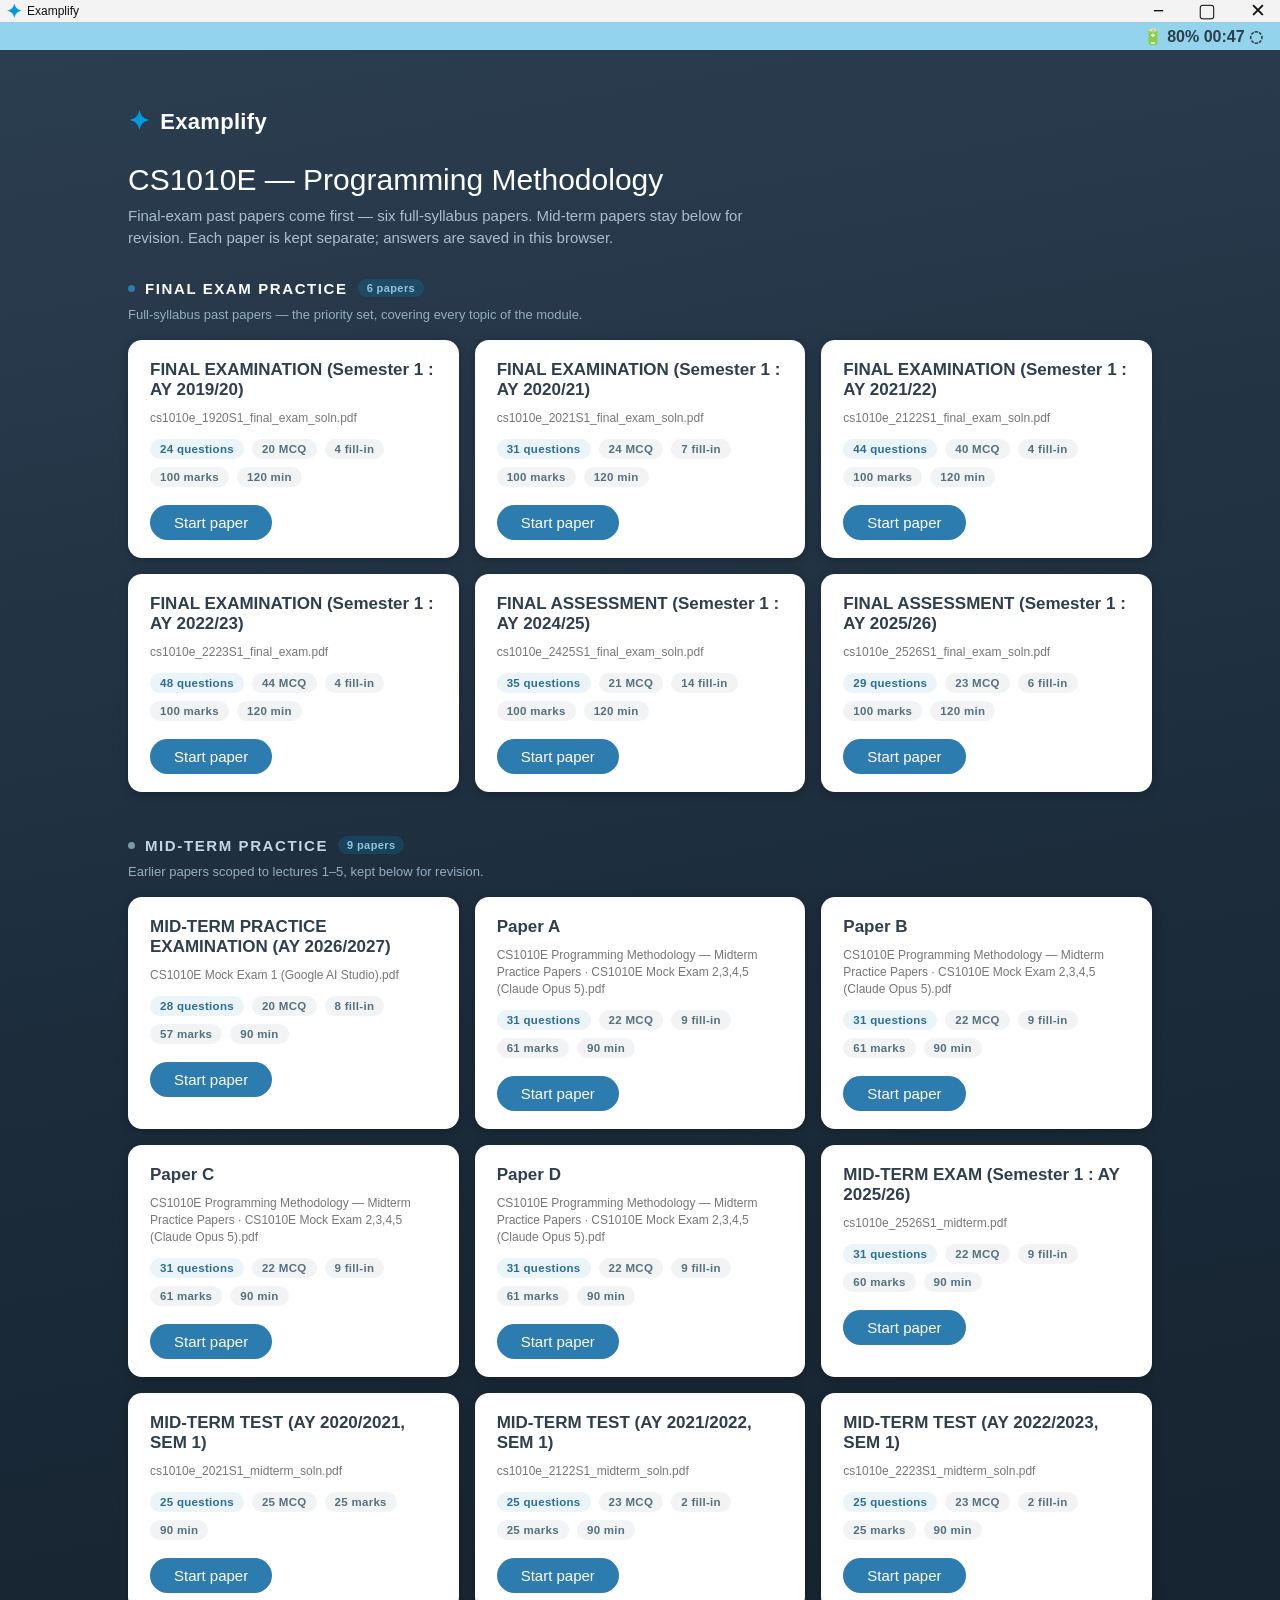
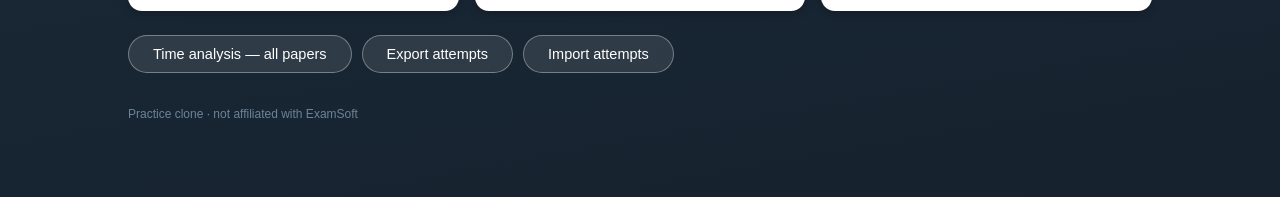
==== examplify_20to23mids-main/index.html @ ea203141 "Add CS1010e finals papers with answers verified against the source PDFs Add the six past final paper" ====
<!DOCTYPE html>
<html lang="en">
<head>
<meta charset="utf-8">
<meta name="viewport" content="width=device-width, initial-scale=1">
<title>Examplify</title>
<link rel="stylesheet" href="styles.css">
</head>
<body>

<!-- ============ Title bar ============ -->
<div class="titlebar">
  <div class="titlebar-left">
    <span class="titlebar-mark">&#10022;</span>
    <span class="titlebar-name">Examplify</span>
  </div>
  <div class="titlebar-buttons">
    <span>&#8722;</span><span>&#9634;</span><span>&#10005;</span>
  </div>
</div>

<!-- ============ System status strip ============ -->
<div class="statusbar">
  <span class="statusbar-icons">&#128267; <b id="battery">80%</b> <span id="clock">12:17</span> &#9676;</span>
</div>

<!-- ============ Exam selection screen ============ -->
<section id="screen-picker" class="picker">
  <div class="picker-inner">
    <div class="picker-logo"><span class="picker-mark">&#10022;</span> Examplify</div>
    <h1>CS1010E &mdash; Programming Methodology</h1>
    <p class="picker-sub">Final-exam past papers come first &mdash; six full-syllabus papers. Mid-term papers stay below for revision. Each paper is kept separate; answers are saved in this browser.</p>
    <div id="exam-list" class="exam-list"></div>
    <div class="picker-tools">
      <button class="picker-tool-btn" id="open-stats" type="button">Time analysis &mdash; all papers</button>
      <button class="picker-tool-btn" id="export-attempts" type="button">Export attempts</button>
      <button class="picker-tool-btn" id="import-attempts" type="button">Import attempts</button>
    </div>
    <p class="picker-note" id="picker-note" hidden></p>
    <input type="file" id="import-file" accept="application/json,.json" hidden>
    <p class="picker-foot">Practice clone &middot; not affiliated with ExamSoft</p>
  </div>
</section>

<!-- ============ Exam runner ============ -->
<section id="screen-exam" class="app" hidden>

  <!-- Header -->
  <header class="app-header">
    <div class="app-brand">
      <span class="app-brand-icon">&#10022;</span>
      <span class="app-brand-text">Examplify</span>
    </div>
    <div class="app-brand-sep"></div>
    <div class="app-title" id="exam-title">&nbsp;</div>
    <div class="app-remaining">
      <span class="app-remaining-label" id="timer-label">TIME REMAINING</span>
      <span class="app-remaining-clock" id="timer">90:00</span>
    </div>
    <div class="app-controls-wrap">
      <div class="app-controls" id="exam-controls">
        <button class="app-controls-btn" id="exam-controls-btn" type="button">
          EXAM CONTROLS <span class="chev">&#65088;</span>
        </button>
        <div class="menu" id="exam-controls-menu" hidden>
          <button type="button" data-action="submit">Submit Exam</button>
          <button type="button" data-action="quit">Exit &amp; Discard</button>
        </div>
      </div>
    </div>
    <button class="app-toolkit" id="toolkit-btn" type="button">
      <span>TOOL KIT</span><span class="toolkit-dots">&#8942;</span>
    </button>
    <div class="menu menu-right" id="toolkit-menu" hidden>
      <button type="button" data-action="calc">Calculator</button>
      <button type="button" data-action="notes">Notes</button>
      <button type="button" data-action="highlights">Highlights</button>
      <button type="button" data-action="legend">Keyboard Shortcuts</button>
    </div>
  </header>

  <!-- Body -->
  <div class="app-body">

    <aside class="rail" id="rail">
      <button class="rail-filter" id="rail-filter" type="button">FILTER &rsaquo;</button>
      <button class="rail-caret" id="rail-up" type="button" title="Scroll up">&#8963;</button>
      <div class="rail-list" id="rail-list"></div>
      <button class="rail-caret" id="rail-down" type="button" title="Scroll down">&#8964;</button>
      <div class="rail-filter-panel" id="rail-filter-panel" hidden>
        <button type="button" data-filter="all">All questions</button>
        <button type="button" data-filter="flagged">Flagged</button>
        <button type="button" data-filter="unanswered">Unanswered</button>
        <button type="button" data-filter="mcq">Multiple choice</button>
        <button type="button" data-filter="fib">Fill in the blank</button>
        <div class="rail-filter-sep"></div>
        <div class="rail-filter-group">Mid-term scope</div>
        <button type="button" data-filter="outofscope">Out of scope</button>
        <button type="button" class="sub" data-filter="scope-total">Totally out of scope</button>
        <button type="button" class="sub" data-filter="scope-crucial">Crucially out of scope</button>
        <button type="button" class="sub" data-filter="scope-slight">Slightly out of scope</button>
        <button type="button" data-filter="inscope">In scope</button>
      </div>
    </aside>

    <main class="main" id="main">
      <div class="q-head" id="q-head">
        <div class="q-head-left">
          <span class="q-label" id="q-label">Question 1</span>
          <button class="q-label-chev" id="q-jump" type="button" title="Jump to question">&#8964;</button>
          <div class="menu" id="q-jump-menu" hidden></div>
        </div>
        <button class="flag-btn" id="flag-btn" type="button">FLAG QUESTION</button>
        <div class="q-stopwatch" id="q-stopwatch" hidden title="Time spent on this question">
          <span class="q-stopwatch-icon" aria-hidden="true">&#9201;</span>
          <span class="q-stopwatch-time" id="q-stopwatch-time">00:00</span>
        </div>
        <div class="q-more-wrap">
          <button class="q-more" id="q-more" type="button">&#8226;&#8226;&#8226;</button>
          <div class="menu menu-right" id="q-more-menu" hidden>
            <button type="button" data-action="strike">Strike through</button>
            <button type="button" data-action="highlight">Highlight</button>
            <button type="button" data-action="clear">Clear highlights</button>
          </div>
        </div>
      </div>

      <div class="q-scroll" id="q-scroll">
        <div class="q-stem" id="q-stem"></div>
        <div class="q-answers" id="q-answers"></div>
      </div>

      <div class="q-toast" id="q-toast" hidden></div>
    </main>

    <!-- ============ Toolkit Panel (Calculator) ============ -->
    <aside class="toolkit-panel" id="toolkit-panel" hidden>
      <div class="toolkit-tabs">
        <button class="toolkit-tab" data-tab="tools" type="button">TOOLS</button>
        <button class="toolkit-tab active" data-tab="calculators" type="button">CALCULATORS</button>
      </div>

      <div class="toolkit-content" id="toolkit-content">
        <!-- Calculator Mode Toggle -->
        <div class="calc-mode-toggle">
          <button class="calc-mode-btn active" id="calc-mode-keyboard" data-mode="keyboard" type="button">Keyboard Friendly</button>
          <button class="calc-mode-btn" id="calc-mode-classic" data-mode="classic" type="button">Classic</button>
        </div>

        <!-- ===== Keyboard Friendly Calculator ===== -->
        <div class="calc-keyboard" id="calc-keyboard">
          <div class="calc-kb-display-wrap">
            <div class="calc-kb-history" id="calc-kb-history"></div>
            <div class="calc-kb-input-box">
              <input class="calc-kb-input" id="calc-kb-input" type="text" autocomplete="off" spellcheck="false" placeholder="">
            </div>
          </div>
          <div class="calc-kb-controls">
            <button class="calc-ctrl-btn" id="calc-kb-undo" type="button" title="Undo">
              <svg width="18" height="18" viewBox="0 0 24 24" fill="none" stroke="currentColor" stroke-width="2" stroke-linecap="round" stroke-linejoin="round"><path d="M9 14 4 9l5-5"/><path d="M4 9h10.5a5.5 5.5 0 0 1 5.5 5.5v0a5.5 5.5 0 0 1-5.5 5.5H11"/></svg>
            </button>
            <button class="calc-ctrl-btn" id="calc-kb-redo" type="button" title="Redo">
              <svg width="18" height="18" viewBox="0 0 24 24" fill="none" stroke="currentColor" stroke-width="2" stroke-linecap="round" stroke-linejoin="round"><path d="m15 14 5-5-5-5"/><path d="M20 9H9.5A5.5 5.5 0 0 0 4 14.5v0A5.5 5.5 0 0 0 9.5 20H13"/></svg>
            </button>
            <span class="calc-ctrl-spacer"></span>
            <button class="calc-ctrl-btn calc-ctrl-text" id="calc-kb-clear" type="button">clear all</button>
            <button class="calc-ctrl-btn" id="calc-kb-backspace" type="button" title="Backspace">
              <svg width="20" height="18" viewBox="0 0 24 24" fill="none" stroke="currentColor" stroke-width="2" stroke-linecap="round" stroke-linejoin="round"><path d="M21 4H8l-7 8 7 8h13a2 2 0 0 0 2-2V6a2 2 0 0 0-2-2z"/><line x1="18" y1="9" x2="12" y2="15"/><line x1="12" y1="9" x2="18" y2="15"/></svg>
            </button>
          </div>
          <div class="calc-kb-grid">
            <button class="calc-btn func" data-val="(">(</button>
            <button class="calc-btn func" data-val=")">)</button>
            <button class="calc-btn func" data-val="√">√</button>
            <button class="calc-btn func" data-val="^"><i>a</i><sup><i>b</i></sup></button>
            <button class="calc-btn op" data-val="÷">÷</button>

            <button class="calc-btn num" data-val="7">7</button>
            <button class="calc-btn num" data-val="8">8</button>
            <button class="calc-btn num" data-val="9">9</button>
            <button class="calc-btn op span2" data-val="×">×</button>

            <button class="calc-btn num" data-val="4">4</button>
            <button class="calc-btn num" data-val="5">5</button>
            <button class="calc-btn num" data-val="6">6</button>
            <button class="calc-btn op span2" data-val="−">−</button>

            <button class="calc-btn num" data-val="1">1</button>
            <button class="calc-btn num" data-val="2">2</button>
            <button class="calc-btn num" data-val="3">3</button>
            <button class="calc-btn op span2" data-val="+">+</button>

            <button class="calc-btn num" data-val="0">0</button>
            <button class="calc-btn num" data-val=".">.</button>
            <button class="calc-btn func" data-val="ans">ans</button>
            <button class="calc-btn enter span2" id="calc-kb-enter" type="button">
              <svg width="20" height="16" viewBox="0 0 24 24" fill="none" stroke="currentColor" stroke-width="2.5" stroke-linecap="round" stroke-linejoin="round"><polyline points="9 10 4 15 9 20"/><path d="M20 4v7a4 4 0 0 1-4 4H4"/></svg>
            </button>
          </div>
        </div>

        <!-- ===== Classic (Scientific) Calculator ===== -->
        <div class="calc-classic" id="calc-classic" hidden>
          <div class="calc-cl-display">
            <div class="calc-cl-top">
              <span class="calc-cl-deg" id="calc-cl-deg">DEG</span>
              <span class="calc-cl-ans-label">Ans=</span>
              <span class="calc-cl-ans-val" id="calc-cl-ans">0</span>
            </div>
            <input class="calc-cl-input" id="calc-cl-input" type="text" autocomplete="off" spellcheck="false" value="0" placeholder="0">
          </div>
          <div class="calc-cl-grid">
            <button class="calc-btn cl-func cl-rad" id="calc-cl-rad" type="button">Radian</button>
            <button class="calc-btn cl-func cl-inv" id="calc-cl-inv" type="button">INV</button>
            <button class="calc-btn cl-func cl-ac" id="calc-cl-ac" type="button">AC</button>

            <button class="calc-btn cl-btn" data-val="sin">sin</button>
            <button class="calc-btn cl-btn" data-val="cos">cos</button>
            <button class="calc-btn cl-btn" data-val="tan">tan</button>
            <button class="calc-btn cl-btn" data-val="π">π</button>
            <button class="calc-btn cl-btn" data-val="n!">n!</button>

            <button class="calc-btn cl-btn" data-val="log">log</button>
            <button class="calc-btn cl-btn" data-val="ln">ln</button>
            <button class="calc-btn cl-btn" data-val="√">√</button>
            <button class="calc-btn cl-btn" data-val="1/x">1/x</button>
            <button class="calc-btn cl-btn" data-val="x^y"><i>x</i><sup><i>y</i></sup></button>

            <button class="calc-btn cl-btn" data-val="7">7</button>
            <button class="calc-btn cl-btn" data-val="8">8</button>
            <button class="calc-btn cl-btn" data-val="9">9</button>
            <button class="calc-btn cl-btn" data-val="(">(</button>
            <button class="calc-btn cl-btn" data-val=")">)</button>

            <button class="calc-btn cl-btn" data-val="4">4</button>
            <button class="calc-btn cl-btn" data-val="5">5</button>
            <button class="calc-btn cl-btn" data-val="6">6</button>
            <button class="calc-btn cl-btn" data-val="×">×</button>
            <button class="calc-btn cl-btn" data-val="÷">÷</button>

            <button class="calc-btn cl-btn" data-val="1">1</button>
            <button class="calc-btn cl-btn" data-val="2">2</button>
            <button class="calc-btn cl-btn" data-val="3">3</button>
            <button class="calc-btn cl-btn" data-val="+">+</button>
            <button class="calc-btn cl-btn" data-val="−">−</button>

            <button class="calc-btn cl-btn" data-val="0">0</button>
            <button class="calc-btn cl-btn" data-val=".">.</button>
            <button class="calc-btn cl-btn" data-val="EE">EE</button>
            <button class="calc-btn cl-btn" id="calc-cl-del" type="button">Del</button>
            <button class="calc-btn cl-btn" id="calc-cl-eq" type="button">=</button>
          </div>
        </div>
      </div>

      <div class="toolkit-close">
        <a href="#" id="toolkit-close-link">Close Toolkit</a>
      </div>
    </aside>
  </div>

  <!-- Footer -->
  <footer class="app-footer">
    <div class="footer-progress">
      <span id="footer-progress">1 OF 2 QUESTIONS</span>
      <span class="footer-version">EXAMPLIFY VERSION 3W.12.0</span>
    </div>
    <div class="footer-nav">
      <button class="btn-outline" id="prev-btn" type="button">Previous</button>
      <button class="btn-solid" id="next-btn" type="button">Next</button>
    </div>
  </footer>
</section>

<!-- ============ Review / results ============ -->
<section id="screen-review" class="review" hidden>
  <header class="review-header">
    <div class="app-brand">
      <span class="app-brand-icon">&#10022;</span>
      <span class="app-brand-text">Examplify</span>
    </div>
    <div class="app-brand-sep"></div>
    <div class="app-title" id="review-title">&nbsp;</div>
    <div class="review-header-actions">
      <button class="btn-outline light" id="review-alltime" type="button">Compare all papers</button>
      <button class="btn-outline light" id="review-continue" type="button">Continue this paper</button>
      <button class="btn-outline light" id="review-retake" type="button">Retake paper</button>
      <button class="btn-outline light" id="review-back" type="button">Back to exams</button>
    </div>
  </header>

  <div class="review-body">
    <div class="review-summary">
      <div class="score-ring" id="score-ring">
        <span class="score-pct" id="score-pct">&mdash;</span>
        <span class="score-cap">score</span>
      </div>
      <div class="review-stats" id="review-stats"></div>
    </div>
    <div class="time-panel" id="review-time"></div>
    <div class="review-breakdown" id="review-breakdown"></div>
  </div>
</section>

<!-- ============ Cross-paper time analysis ============ -->
<section id="screen-stats" class="review stats" hidden>
  <header class="review-header">
    <div class="app-brand">
      <span class="app-brand-icon">&#10022;</span>
      <span class="app-brand-text">Examplify</span>
    </div>
    <div class="app-brand-sep"></div>
    <div class="app-title" id="stats-title">Time analysis</div>
    <div class="review-header-actions">
      <button class="btn-outline light" id="stats-back" type="button">Back to exams</button>
    </div>
  </header>
  <div class="review-body">
    <div id="stats-root"></div>
  </div>
</section>

<!-- ============ Modal ============ -->
<div class="modal-backdrop" id="modal" hidden>
  <div class="modal">
    <h2 id="modal-title">Submit exam?</h2>
    <div class="modal-body" id="modal-body"></div>
    <div class="modal-actions" id="modal-actions"></div>
  </div>
</div>

<script src="data/registry.js"></script>
<script src="data/exam-final-1920.js"></script>
<script src="data/exam-final-2021.js"></script>
<script src="data/exam-final-2122.js"></script>
<script src="data/exam-final-2223.js"></script>
<script src="data/exam-final-2425.js"></script>
<script src="data/exam-final-2526.js"></script>
<script src="data/exam-mock1.js"></script>
<script src="data/exam-paper-a.js"></script>
<script src="data/exam-paper-b.js"></script>
<script src="data/exam-paper-c.js"></script>
<script src="data/exam-paper-d.js"></script>
<script src="data/exam-midterm.js"></script>
<script src="data/exam-2021.js"></script>
<script src="data/exam-2122.js"></script>
<script src="data/exam-2223.js"></script>
<script src="app.js"></script>
</body>
</html>
---- examplify_20to23mids-main/styles.css ----
/* ===========================================================
   Examplify clone — styling derived from the interface CSS
   =========================================================== */

:root {
  --bar-grey: #F3F3F3;
  --strip-blue: #93D4EC;
  --strip-text: #2D3E4D;
  --header: #2B3E50;
  --header-dark: #0C253B;
  --rail-bg: #F0F3F5;
  --rail-text: #2D4153;
  --accent: #2C7CAF;
  --accent-line: #2C7EAF;
  --accent-soft: #2A7DB1;
  --accent-text: #2879AB;
  --footer: #D9EDF9;
  --footer-text: #303F4E;
  --footer-muted: #557387;
  --option-bg: #F0F3F5;
  --option-border: #A6A6A6;
  --ink: #303030;
  --ink-strong: #303F4E;
  --ink-muted: #777777;
  --ok: #2E7D4F;
  --ok-bg: #E7F5EC;
  --bad: #B03A2E;
  --bad-bg: #FBEAE8;
  --flag: #C9862B;
}

* { box-sizing: border-box; }

html, body {
  margin: 0;
  padding: 0;
  height: 100%;
  background: #FFFFFF;
  color: var(--ink);
  font-family: Roboto, "Segoe UI", Arial, Helvetica, sans-serif;
  -webkit-font-smoothing: antialiased;
}

button { font-family: inherit; cursor: pointer; }
[hidden] { display: none !important; }

/* ---------------- title bar ---------------- */
.titlebar {
  height: 22px;
  background: var(--bar-grey);
  display: flex;
  align-items: center;
  justify-content: space-between;
  padding: 0 14px 0 2px;
}
.titlebar-left { display: flex; align-items: center; gap: 5px; padding-left: 4px; }
.titlebar-mark { color: #059ADE; font-size: 19px; font-weight: 700; line-height: 19px; }
.titlebar-name { font-size: 12px; color: #111111; }
.titlebar-buttons { display: flex; align-items: center; gap: 34px; font-size: 19px; color: #111111; line-height: 22px; }

/* ---------------- status strip ---------------- */
.statusbar {
  height: 28px;
  background: var(--strip-blue);
  display: flex;
  justify-content: flex-end;
  align-items: center;
  padding: 0 17px 0 0;
}
.statusbar-icons { color: var(--strip-text); font-weight: 700; font-size: 16px; }

/* ===========================================================
   Picker
   =========================================================== */
.picker {
  min-height: calc(100vh - 50px);
  background: linear-gradient(170deg, #2B3E50 0%, #1B2B3A 55%, #16222E 100%);
  overflow-y: auto;
}
.picker-inner { max-width: 1080px; margin: 0 auto; padding: 56px 28px 64px; }
.picker-logo { display: flex; align-items: center; gap: 10px; color: #FFFFFF; font-size: 22px; font-weight: 700; letter-spacing: .3px; }
.picker-mark { color: #059ADE; font-size: 26px; }
.picker h1 { color: #FFFFFF; font-size: 30px; font-weight: 500; margin: 26px 0 8px; }
.picker-sub { color: #A9BFD0; font-size: 15px; margin: 0 0 30px; max-width: 640px; line-height: 22px; }
.picker-foot { color: #6C8497; font-size: 12px; margin-top: 34px; }

.exam-list { display: block; }
.exam-grid { display: grid; grid-template-columns: repeat(auto-fill, minmax(300px, 1fr)); gap: 16px; }
.exam-group + .exam-group { margin-top: 44px; }
.exam-group-head { margin: 0 0 16px; }
.exam-group-title {
  display: flex; align-items: center; gap: 10px; margin: 0;
  color: #FFFFFF; font-size: 15px; font-weight: 700; letter-spacing: 1.6px; text-transform: uppercase;
}
.exam-group-title::before {
  content: ''; width: 7px; height: 7px; border-radius: 50%; background: var(--accent);
}
.exam-group.midterm .exam-group-title { color: #C4D5E2; }
.exam-group.midterm .exam-group-title::before { background: #7E97A9; }
.exam-group-count {
  font-size: 11px; font-weight: 600; letter-spacing: .4px; text-transform: none;
  color: #8FC4E2; background: rgba(5, 154, 222, .18); padding: 3px 9px; border-radius: 30px;
}
.exam-group-note { margin: 8px 0 0; color: #94AEC2; font-size: 13px; line-height: 19px; max-width: 720px; }
.exam-card {
  text-align: left;
  background: #FFFFFF;
  border: none;
  border-radius: 14px;
  padding: 20px 22px 18px;
  display: flex;
  flex-direction: column;
  gap: 10px;
  transition: transform .12s ease, box-shadow .12s ease;
  box-shadow: 0 2px 10px rgba(0,0,0,.25);
}
.exam-card:hover { transform: translateY(-2px); box-shadow: 0 8px 22px rgba(0,0,0,.35); }
.exam-card h2 { margin: 0; font-size: 17px; font-weight: 600; color: var(--ink-strong); }
.exam-card .exam-card-source { font-size: 12px; color: var(--ink-muted); line-height: 17px; }
.exam-card .exam-card-meta { display: flex; gap: 8px; flex-wrap: wrap; margin-top: 2px; }
.chip {
  font-size: 11.5px; font-weight: 600; letter-spacing: .3px;
  padding: 4px 10px; border-radius: 30px; background: #EAF4F9; color: #2A6E96;
}
.chip.alt { background: #F1F3F4; color: #55707F; }
.exam-card .exam-card-cta {
  margin-top: 8px; align-self: flex-start;
  background: var(--accent); color: #fff; border: none;
  border-radius: 30px; padding: 9px 24px; font-size: 15px; font-weight: 500;
}
.exam-card .exam-card-resume { font-size: 12px; color: #2E7D4F; font-weight: 600; }

/* ===========================================================
   Exam shell
   =========================================================== */
.app { display: flex; flex-direction: column; height: calc(100vh - 50px); background: #FFFFFF; }

.app-header {
  position: relative;
  height: 68px;
  background: var(--header);
  display: flex;
  align-items: center;
  flex: none;
}
.app-brand { display: flex; align-items: center; gap: 8px; padding-left: 26px; }
.app-brand-icon { color: #0393F8; font-size: 26px; line-height: 1; }
.app-brand-text { color: #FFFFFF; font-size: 25px; font-weight: 500; letter-spacing: .2px; }
.app-brand-sep { width: 1px; height: 33px; background: #4A5C6E; margin: 0 16px 0 18px; }
.app-title {
  color: #FFFFFF; font-size: 16px; flex: 1 1 auto; min-width: 0;
  overflow: hidden; text-overflow: ellipsis; white-space: nowrap;
}
.app-remaining { display: flex; align-items: center; gap: 12px; padding: 0 39px 0 20px; flex: none; }
.app-remaining-label { color: #FFFFFF; font-size: 15px; }
.app-remaining-clock { color: #FFFFFF; font-size: 16px; font-variant-numeric: tabular-nums; }
.app-remaining-clock.low { color: #FFC7C7; }
.app-remaining-clock.over { color: #FFC46B; }
.app-controls-wrap { position: relative; flex: none; }
.app-controls-btn {
  background: none; border: none; color: #FFFFFF; font-size: 16px;
  display: flex; align-items: center; gap: 8px; padding: 10px 8px;
}
.app-controls-btn .chev { font-size: 12px; }
.app-toolkit {
  flex: none; width: 154px; height: 66px; margin-left: 24px;
  background: var(--header-dark); border: none; color: #FFFFFF; font-size: 18px;
  display: flex; align-items: center; justify-content: center; gap: 12px;
}
.app-toolkit .toolkit-dots { font-weight: 700; }

/* dropdown menus */
.menu {
  position: absolute; top: 100%; left: 0; z-index: 40;
  background: #FFFFFF; border: 1px solid #C8D3DA; border-radius: 10px;
  box-shadow: 0 10px 28px rgba(16,32,48,.28);
  min-width: 200px; padding: 6px; display: flex; flex-direction: column;
}
.menu.menu-right { left: auto; right: 0; }
.menu button {
  background: none; border: none; text-align: left; font-size: 14px;
  padding: 9px 12px; border-radius: 7px; color: var(--ink-strong);
}
.menu button:hover { background: #EDF4F8; }
.menu .menu-head { font-size: 11px; letter-spacing: .6px; color: #8496A3; padding: 8px 12px 4px; font-weight: 700; }
#toolkit-menu { top: 68px; right: 0; }
.menu.menu-right.floating { position: absolute; }

/* ---------------- body ---------------- */
.app-body { flex: 1 1 auto; display: flex; min-height: 0; }

/* rail */
.rail {
  position: relative;
  width: 85px; flex: none;
  background: var(--rail-bg);
  display: flex; flex-direction: column; align-items: center;
  gap: 4px; padding-bottom: 10px;
}
.rail-filter {
  background: none; border: none; color: var(--rail-text); font-weight: 300;
  font-size: 16px; padding: 18px 0 0; display: flex; align-items: center; gap: 5px;
  width: 100%; justify-content: center;
}
.rail-caret {
  background: none; border: none; color: var(--rail-text); font-size: 26px;
  line-height: 1; padding: 4px 0; width: 100%;
}
.rail-caret:disabled { opacity: .3; cursor: default; }
.rail-list {
  flex: 1 1 auto; width: 100%; overflow-y: auto; display: flex;
  flex-direction: column; align-items: center; gap: 16px; padding: 6px 0;
  scrollbar-width: none;
}
.rail-list::-webkit-scrollbar { width: 0; height: 0; }

.rail-dot {
  width: 55px; height: 55px; flex: none; border-radius: 50%;
  border: 3px solid transparent; background: transparent;
  font-size: 15px; font-weight: 300; color: var(--rail-text);
  display: flex; align-items: center; justify-content: center;
}
.rail-dot:hover { border-color: #B9CEDA; }
.rail-dot.current { border-color: var(--accent-line); font-weight: 400; }
.rail-dot.answered { background: var(--accent); color: #FFFFFF; font-weight: 500; }
.rail-dot.answered:hover { border-color: #123A57; }
.rail-dot.current.answered { background: var(--accent); border-color: #123A57; }
.rail-dot { position: relative; }
.rail-dot.flagged::after {
  content: ""; position: absolute; top: 3px; right: 1px;
  width: 12px; height: 12px; border-radius: 50%; background: var(--flag);
  border: 2px solid var(--rail-bg);
}

.rail-filter-panel {
  position: absolute; left: 86px; top: 0; z-index: 30;
  background: #fff; border: 1px solid #C8D3DA; border-radius: 10px;
  box-shadow: 0 10px 28px rgba(16,32,48,.28); padding: 6px; min-width: 180px;
  display: flex; flex-direction: column;
}
.rail-filter-panel button {
  background: none; border: none; text-align: left; font-size: 14px;
  padding: 9px 12px; border-radius: 7px; color: var(--ink-strong);
}
.rail-filter-panel button:hover { background: #EDF4F8; }
.rail-filter-panel button.active { background: #E2F0F8; font-weight: 600; }
.rail-filter-sep { height: 1px; background: #DCE4EA; margin: 6px 8px; }
.rail-filter-group {
  font-size: 10.5px; font-weight: 700; letter-spacing: .9px; text-transform: uppercase;
  color: #8A9AA6; padding: 6px 12px 4px;
}
.rail-filter-panel button.sub {
  font-size: 13px; color: #5A6B78; padding: 7px 12px 7px 24px;
}

/* main */
.main { flex: 1 1 auto; min-width: 0; display: flex; flex-direction: column; position: relative; }

.q-head {
  position: relative;
  display: flex; align-items: center; gap: 17px;
  padding: 16px 29px 0 25px; flex: none;
}
.q-head-left { display: flex; align-items: center; gap: 2px; position: relative; }
.q-label { font-size: 16px; font-weight: 600; color: var(--ink-strong); padding-top: 2px; }
.q-label-chev { background: none; border: none; font-size: 24px; color: var(--ink-strong); line-height: 1; padding: 0 4px; }
.flag-btn {
  background: none; border: 2px solid var(--accent-soft); border-radius: 30px;
  color: var(--accent-text); font-weight: 600; font-size: 14px; letter-spacing: .4px;
  padding: 8px 16px;
}
.flag-btn:hover { background: #F0F8FC; }
.flag-btn.on { background: var(--flag); border-color: var(--flag); color: #FFFFFF; }
.q-more-wrap { margin-left: auto; position: relative; }
.q-more {
  background: #F1F3F4; border: none; border-radius: 30px;
  font-size: 23px; line-height: 17px; letter-spacing: 1px; color: var(--ink-strong);
  padding: 0 7px; height: 17px; display: flex; align-items: center;
}

/* subtle out-of-syllabus marker, sits at the top right of the question head */
.scope-badge {
  display: inline-flex; align-items: center; gap: 7px; max-width: 340px;
  font-size: 10.5px; line-height: 1; padding: 5px 10px; border-radius: 30px;
  background: #FBF6EA; border: 1px solid #EADCB8; color: #8A6D24;
  white-space: nowrap; overflow: hidden; cursor: default; flex: none;
}
.scope-badge .scope-tag {
  font-weight: 700; letter-spacing: .9px; text-transform: uppercase; flex: none;
}
.scope-badge .scope-level {
  font-style: italic; text-transform: lowercase; opacity: .85; flex: none;
}
.scope-badge .scope-level::after { content: ""; }
.scope-badge .scope-why {
  overflow: hidden; text-overflow: ellipsis; white-space: nowrap;
  color: #9A8347; font-size: 11px;
}
.scope-badge.slight { background: #F4F6F8; border-color: #DCE3E9; color: #6C7C89; }
.scope-badge.slight .scope-why { color: #8496A3; }
.scope-badge.crucial { background: #FDF3E9; border-color: #F0D6B4; color: #A0601F; }
.scope-badge.crucial .scope-why { color: #B47A3C; }
.scope-badge.total { background: #FBEEEE; border-color: #EECBCB; color: #A03B3B; }
.scope-badge.total .scope-why { color: #B46A6A; }

/* in the review list the badge may wrap onto its own line and show in full */
.review-card-head .scope-badge { max-width: none; white-space: normal; }
.review-card-head .scope-badge .scope-why { white-space: normal; overflow: visible; text-overflow: clip; }

.q-scroll {
  flex: 1 1 auto; overflow-y: auto; padding: 18px 29px 40px 29px;
  display: flex; flex-direction: column;
}
.q-scroll::-webkit-scrollbar { width: 13px; }
.q-scroll::-webkit-scrollbar-thumb { background: #CBD5DC; border-radius: 7px; border: 3px solid #fff; }

.q-stem { max-width: 1000px; }
.stem-text { font-family: Inter, Roboto, Arial, sans-serif; font-size: 16.3px; line-height: 24px; color: var(--ink); margin: 0 0 14px; }
.stem-text.tight { margin-bottom: 6px; }
.stem-text.lead { margin-bottom: 18px; }

.code {
  font-family: "Roboto Mono", "Consolas", "Menlo", monospace;
  font-size: 16px; line-height: 22px; color: #303030;
  background: #FAFBFC; border-left: 3px solid #E3EAEF;
  padding: 12px 18px; margin: 0 0 18px; border-radius: 4px;
  white-space: pre; overflow-x: auto; letter-spacing: .2px;
}
.code.plain .tok-op { color: #444444; }
.code-note {
  display: block; color: var(--ink-muted); font-family: "Roboto Mono", monospace;
  font-size: 15px; letter-spacing: 1px;
}
.tok-kw { color: #2B5FD9; }
.tok-def { color: #8A4FBE; }
.tok-num { color: #E8730C; }
.tok-str { color: #1E8E3E; }
.tok-com { color: #8A9BA8; font-style: italic; }
.tok-bool { color: #2B5FD9; }
.tok-bi { color: #8A4FBE; }

.inline-code {
  font-family: "Roboto Mono", "Consolas", monospace;
  font-size: 0.94em; background: #F0F4F7; border-radius: 4px;
  padding: 1px 5px; color: #27506B;
}

.blank-chip {
  display: inline-flex; align-items: center; justify-content: center;
  width: 26px; height: 26px; border-radius: 50%;
  border: 2px solid var(--accent-soft); background: #FFFFFF;
  color: var(--accent-text); font-size: 14px; font-weight: 600;
  vertical-align: middle; margin: 0 3px; font-family: Roboto, Arial, sans-serif;
}
.blank-chip.filled { background: #E2F0F8; }

/* answers */
.q-answers { max-width: 1000px; margin-top: 6px; }
.answers-label { font-size: 16px; font-weight: 500; color: var(--ink-strong); margin: 22px 0 20px; }

.opt {
  position: relative;
  width: 100%; display: flex; align-items: center; gap: 14px;
  background: var(--option-bg); border: 2px solid var(--option-border);
  border-radius: 40px; min-height: 61px; padding: 8px 24px; margin-bottom: 15px;
  text-align: left; transition: border-color .12s ease, background .12s ease;
}
.opt:hover { border-color: #7C9FB4; }
.opt.selected { border-color: var(--accent); background: #E6F2F9; }
.opt-letter { font-weight: 600; font-size: 18px; color: #111111; flex: none; width: 16px; }
.opt-text {
  flex: 1 1 auto; font-family: "Roboto Mono", monospace;
  font-size: 15px; line-height: 21px; color: var(--ink-muted); white-space: pre-wrap;
}
.opt.selected .opt-text { color: #23485E; }
.opt-eye { flex: none; background: none; border: none; padding: 2px 2px 0; color: #111111; }
.opt-eye svg { display: block; }

/* Eliminated option: dimmed and struck through, but still selectable. */
.opt.struck { background: #EBEDEF; border-color: #C6CDD2; }
.opt.struck .opt-letter,
.opt.struck .opt-text { text-decoration: line-through; }
.opt.struck .opt-letter { color: #9AA6AE; }
.opt.struck .opt-text { color: #A5AFB6; }
.opt.struck.selected { background: #E6F2F9; border-color: var(--accent); }
.opt.struck.selected .opt-text { color: #8FA3AE; }
.opt-eye.on { color: #C0563F; }

.opt.correct { border-color: var(--ok); background: var(--ok-bg); }
.opt.correct .opt-text { color: var(--ok); }
.opt.wrong { border-color: var(--bad); background: var(--bad-bg); }
.opt.wrong .opt-text { color: var(--bad); }

/* fill in the blank answer rows */
.fib-row {
  display: flex; align-items: center; gap: 16px;
  background: var(--option-bg); border: 2px solid var(--option-border);
  border-radius: 40px; min-height: 61px; padding: 8px 24px; margin-bottom: 15px;
  transition: border-color .12s ease, box-shadow .12s ease, background .12s ease;
}
.fib-row:focus-within { border-color: var(--accent); box-shadow: 0 0 0 3px rgba(44,124,175,.20); background: #FFFFFF; }
.fib-row.solved { border-color: var(--accent); background: #F7FBFD; }
.fib-row.correct { border-color: var(--ok); background: var(--ok-bg); }
.fib-row.wrong { border-color: var(--bad); background: var(--bad-bg); }
.fib-num { font-size: 18px; font-weight: 600; color: #111111; flex: none; min-width: 22px; }
.fib-input {
  flex: 1 1 auto; border: none; border-bottom: 1px solid #C9D2D8; background: transparent;
  font-family: "Roboto Mono", monospace; font-size: 15.5px; color: #23485E;
  padding: 6px 2px; outline: none; min-width: 0;
}
.fib-input::placeholder { color: #AEBAC2; }
.fib-expected { flex: none; font-family: "Roboto Mono", monospace; font-size: 13.5px; color: var(--ok); }
.fib-row.wrong .fib-expected { color: var(--bad); }

.answer-note { font-size: 13.5px; color: var(--ink-muted); margin: -6px 0 18px 6px; }

/* toast */
.q-toast {
  position: absolute; left: 50%; bottom: 18px; transform: translateX(-50%);
  background: #26313A; color: #FFFFFF; font-size: 13.5px;
  padding: 9px 18px; border-radius: 30px; box-shadow: 0 6px 18px rgba(0,0,0,.3);
  z-index: 50;
}

/* ---------------- footer ---------------- */
.app-footer {
  flex: none; height: 65px; background: var(--footer);
  display: flex; align-items: center; padding: 0 19px 0 30px; gap: 16px;
}
.footer-progress { display: flex; align-items: baseline; gap: 12px; flex: 1 1 auto; }
#footer-progress { font-size: 12px; color: var(--footer-text); letter-spacing: .2px; }
.footer-version { font-size: 12px; font-weight: 300; color: var(--footer-muted); }
.footer-nav { display: flex; align-items: center; gap: 14px; }
.btn-solid {
  background: var(--accent); border: none; border-radius: 30px; color: #FFFFFF;
  font-size: 18px; font-weight: 500; padding: 12px 40px; min-width: 142px;
}
.btn-solid:hover { background: #26648F; }
.btn-outline {
  background: transparent; border: 2px solid var(--accent); border-radius: 30px;
  color: var(--accent); font-size: 18px; font-weight: 500; padding: 10px 34px; min-width: 142px;
}
.btn-outline:hover { background: rgba(44,124,175,.08); }
.btn-outline.light { border-color: #FFFFFF; color: #FFFFFF; font-size: 15px; padding: 8px 22px; min-width: 0; }
.btn-outline.light:hover { background: rgba(255,255,255,.12); }
.btn-solid.finish { background: #1E7A3E; }
.btn-solid.finish:hover { background: #186633; }

/* ===========================================================
   Review
   =========================================================== */
.review { display: flex; flex-direction: column; height: calc(100vh - 50px); background: #EEF3F6; }
.review-header { height: 68px; background: var(--header); display: flex; align-items: center; flex: none; }
.review-header .app-title { padding-right: 20px; }
.review-header-actions { padding-right: 22px; flex: none; display: flex; gap: 12px; flex-wrap: wrap; justify-content: flex-end; }
.review-body { flex: 1 1 auto; overflow-y: auto; padding: 30px 32px 60px; }
.review-summary { display: flex; align-items: center; gap: 34px; background: #fff; border-radius: 16px; padding: 26px 30px; box-shadow: 0 2px 10px rgba(16,32,48,.10); }
.score-ring {
  width: 132px; height: 132px; flex: none; border-radius: 50%;
  display: flex; flex-direction: column; align-items: center; justify-content: center;
  border: 8px solid #D8E4EC; background: #FBFDFE;
}
.score-ring.good { border-color: #9CD3AE; }
.score-ring.mid { border-color: #F0CE94; }
.score-ring.bad { border-color: #EFAFA6; }
.score-pct { font-size: 30px; font-weight: 700; color: var(--ink-strong); }
.score-cap { font-size: 11px; letter-spacing: 1px; color: #8496A3; text-transform: uppercase; }
.review-stats { display: grid; grid-template-columns: repeat(auto-fit, minmax(140px, 1fr)); gap: 14px 26px; flex: 1 1 auto; }
.review-stat { display: flex; flex-direction: column; gap: 3px; }
.review-stat .k { font-size: 11.5px; letter-spacing: .8px; text-transform: uppercase; color: #8496A3; font-weight: 700; }
.review-stat .v { font-size: 21px; font-weight: 600; color: var(--ink-strong); }
.review-stat .v.ok { color: var(--ok); }
.review-stat .v.bad { color: var(--bad); }

.review-breakdown { margin-top: 24px; display: flex; flex-direction: column; gap: 14px; }
.review-card { background: #fff; border-radius: 14px; padding: 18px 22px; box-shadow: 0 2px 8px rgba(16,32,48,.08); border-left: 5px solid #C8D3DA; }
.review-card.ok { border-left-color: var(--ok); }
.review-card.bad { border-left-color: var(--bad); }
.review-card.skipped { border-left-color: #C8A24B; }
.review-card-head { display: flex; align-items: center; gap: 12px; margin-bottom: 8px; flex-wrap: wrap; }
.review-card-head .num { font-size: 15px; font-weight: 700; color: var(--ink-strong); }
.review-card-head .verdict { font-size: 12px; font-weight: 700; letter-spacing: .6px; text-transform: uppercase; padding: 3px 10px; border-radius: 30px; }
.verdict.ok { background: var(--ok-bg); color: var(--ok); }
.verdict.bad { background: var(--bad-bg); color: var(--bad); }
.verdict.skip { background: #F1F3F4; color: #6C8497; }
.review-card-head .marks { margin-left: auto; font-size: 12.5px; color: #8496A3; }
.review-card .given, .review-card .expected { font-family: "Roboto Mono", monospace; font-size: 13.5px; line-height: 20px; white-space: pre-wrap; word-break: break-word; }
.review-card .given { color: #2E5A76; }
.review-card .expected { color: var(--ok); }
.review-card .explain { font-size: 13.5px; line-height: 20px; color: #55707F; margin-top: 6px; }
.review-card .review-stem { font-size: 13.5px; line-height: 20px; color: #55707F; margin-top: 8px; font-family: Inter, sans-serif; }
.review-back-btn {
  background: none; border: none; color: var(--accent); font-size: 13.5px; font-weight: 600;
  padding: 4px 0; align-self: flex-start;
}

/* ===========================================================
   Modal
   =========================================================== */
.modal-backdrop {
  position: fixed; inset: 0; background: rgba(16,32,48,.55);
  display: flex; align-items: center; justify-content: center; z-index: 100;
}
.modal {
  background: #FFFFFF; border-radius: 14px; padding: 26px 30px;
  width: min(560px, calc(100vw - 40px)); box-shadow: 0 20px 50px rgba(0,0,0,.35);
}
.modal h2 { margin: 0 0 12px; font-size: 20px; color: var(--ink-strong); font-weight: 600; }
.modal-body { font-size: 14.5px; line-height: 22px; color: #55707F; }
.modal-body ul { margin: 10px 0 0; padding-left: 20px; }
.modal-actions { display: flex; justify-content: flex-end; gap: 12px; margin-top: 24px; }
.modal-actions .btn-outline, .modal-actions .btn-solid { font-size: 15px; padding: 10px 26px; min-width: 0; }

@media (max-width: 900px) {
  .app-remaining, .app-controls-wrap { display: none; }
  .app-toolkit { width: 110px; margin-left: 12px; }
  .rail { width: 68px; }
  .rail-dot { width: 44px; height: 44px; font-size: 13px; }
}

/* ===========================================================
   Toolkit Panel (Calculator)
   =========================================================== */
.toolkit-panel {
  width: 360px;
  flex: none;
  background: #FFFFFF;
  border-left: 1px solid #D0D7DE;
  display: flex;
  flex-direction: column;
  height: 100%;
  overflow: hidden;
  box-shadow: -2px 0 6px rgba(0, 0, 0, 0.04);
}

/* --- Tabs --- */
.toolkit-tabs {
  display: flex;
  height: 44px;
  background: #ECEFF1;
  border-bottom: 1px solid #D5DBE1;
  flex: none;
}
.toolkit-tab {
  flex: 1;
  background: #ECEFF1;
  border: none;
  padding: 0;
  font-size: 13px;
  font-weight: 600;
  letter-spacing: .6px;
  color: #5A6A78;
  text-align: center;
  display: flex;
  align-items: center;
  justify-content: center;
  cursor: pointer;
  transition: background .15s ease, color .15s ease;
}
.toolkit-tab:hover {
  color: #2D3E4D;
}
.toolkit-tab.active {
  background: #FFFFFF;
  color: #1A202C;
  border-bottom: 1px solid #FFFFFF;
  margin-bottom: -1px;
}

/* --- Content area --- */
.toolkit-content {
  flex: 1 1 auto;
  padding: 14px 14px 10px;
  display: flex;
  flex-direction: column;
  overflow-y: auto;
}
.toolkit-content::-webkit-scrollbar {
  width: 5px;
}
.toolkit-content::-webkit-scrollbar-thumb {
  background: #CCD4DC;
  border-radius: 3px;
}

/* --- Mode toggle (Pill design) --- */
.calc-mode-toggle {
  display: flex;
  background: #E8ECEF;
  border-radius: 24px;
  padding: 3px;
  margin-bottom: 14px;
  flex: none;
}
.calc-mode-btn {
  flex: 1;
  border: none;
  background: transparent;
  color: #333333;
  font-size: 13.5px;
  font-weight: 600;
  padding: 7px 12px;
  border-radius: 20px;
  cursor: pointer;
  transition: background .15s ease, color .15s ease;
  text-align: center;
}
.calc-mode-btn.active {
  background: #2377C8;
  color: #FFFFFF;
  box-shadow: 0 1px 3px rgba(0, 0, 0, 0.12);
}
.calc-mode-btn:not(.active):hover {
  color: #000000;
}

/* ===== Keyboard Friendly Calculator ===== */
.calc-kb-display-wrap {
  margin-bottom: 4px;
}
.calc-kb-history {
  border: 1px solid #D5DBE1;
  border-radius: 4px;
  background: #FFFFFF;
  min-height: 48px;
  padding: 8px 12px;
  font-size: 14.5px;
  color: #333333;
  display: flex;
  flex-direction: column;
  justify-content: center;
  max-height: 80px;
  overflow-y: auto;
}
.calc-kb-history:empty::before {
  content: '';
  display: block;
}
.calc-kb-history::-webkit-scrollbar { width: 3px; }
.calc-kb-history::-webkit-scrollbar-thumb { background: #CBD5E1; }
.calc-kb-history .calc-hist-row {
  display: flex;
  align-items: center;
  justify-content: space-between;
  width: 100%;
}
.calc-kb-history .calc-hist-expr {
  color: #333333;
  font-size: 15px;
}
.calc-kb-history .calc-hist-res {
  color: #333333;
  font-size: 15px;
  display: flex;
  align-items: center;
  gap: 8px;
}
.calc-kb-history .calc-hist-icon {
  display: inline-flex;
  align-items: center;
  justify-content: center;
  width: 18px;
  height: 18px;
  border: 1px solid #A0AEC0;
  border-radius: 9px;
  font-size: 11px;
  color: #718096;
}

.calc-kb-input-box {
  border: 1px solid #D5DBE1;
  border-radius: 4px;
  background: #FFFFFF;
  height: 46px;
  margin-top: 8px;
  display: flex;
  align-items: center;
  padding: 0 12px;
  transition: border-color .15s ease;
}
.calc-kb-input-box:focus-within {
  border: 2px solid #2377C8;
  padding: 0 11px;
}
.calc-kb-input {
  flex: 1 1 auto;
  border: none;
  outline: none;
  font-family: inherit;
  font-size: 17px;
  color: #2D3748;
  background: transparent;
  width: 100%;
}

/* Controls row */
.calc-kb-controls {
  display: flex;
  align-items: center;
  padding: 8px 2px 10px;
  gap: 8px;
}
.calc-ctrl-btn {
  background: none;
  border: none;
  color: #94A3B8;
  cursor: pointer;
  padding: 4px 5px;
  display: inline-flex;
  align-items: center;
  justify-content: center;
  border-radius: 4px;
  transition: color .15s ease, background .15s ease;
}
.calc-ctrl-btn:hover {
  color: #475569;
  background: #F1F5F9;
}
.calc-ctrl-text {
  font-size: 13.5px;
  color: #94A3B8;
  font-family: inherit;
  font-weight: 500;
}
.calc-ctrl-spacer { flex: 1; }

/* Button grid — keyboard friendly */
.calc-kb-grid {
  display: grid;
  grid-template-columns: repeat(5, 1fr);
  gap: 6px;
}
.calc-btn {
  border: 1px solid #D5DBE1;
  border-radius: 5px;
  font-size: 16px;
  font-family: inherit;
  cursor: pointer;
  padding: 10px 0;
  text-align: center;
  display: flex;
  align-items: center;
  justify-content: center;
  line-height: 1.2;
  transition: background .12s ease, border-color .12s ease;
  user-select: none;
}
.calc-btn:active {
  box-shadow: inset 0 1px 2px rgba(0, 0, 0, 0.12);
}

/* Number buttons — medium grey */
.calc-kb-grid .calc-btn.num {
  background: #CCD2D8;
  border-color: #BCC4CB;
  color: #2D3748;
  font-weight: 400;
}
.calc-kb-grid .calc-btn.num:hover {
  background: #BDC5CC;
}
/* The trailing operator in each number row (×, −, +, ↵) fills two columns, so
   every number button stays exactly one column wide — as in Examplify, where
   7/8/9 and 0 are all identical in size. */
.calc-kb-grid .calc-btn.span2 {
  grid-column: span 2;
}

/* Function & operator buttons — white */
.calc-kb-grid .calc-btn.func,
.calc-kb-grid .calc-btn.op {
  background: #FFFFFF;
  border-color: #D5DBE1;
  color: #4A5568;
  font-weight: 400;
}
.calc-kb-grid .calc-btn.func:hover,
.calc-kb-grid .calc-btn.op:hover {
  background: #F1F4F7;
}

/* Enter button — blue */
.calc-kb-grid .calc-btn.enter {
  background: #2377C8;
  border-color: #1F6EB8;
  color: #FFFFFF;
}
.calc-kb-grid .calc-btn.enter:hover {
  background: #1B65A8;
}

/* ===== Classic (Scientific) Calculator ===== */
.calc-cl-display {
  border: 1px solid #D5DBE1;
  border-radius: 4px;
  background: #FFFFFF;
  padding: 8px 12px;
  margin-bottom: 12px;
  min-height: 60px;
  display: flex;
  flex-direction: column;
  justify-content: space-between;
}
.calc-cl-top {
  display: flex;
  align-items: baseline;
  justify-content: space-between;
  font-size: 12px;
  color: #718096;
}
.calc-cl-deg {
  font-weight: 600;
  color: #4A5568;
}
.calc-cl-ans-label {
  color: #8A9BA8;
}
.calc-cl-ans-val {
  color: #4A5568;
  font-weight: 500;
  margin-left: 2px;
}
.calc-cl-input {
  border: none;
  outline: none;
  font-family: inherit;
  font-size: 22px;
  color: #2D3748;
  text-align: right;
  background: transparent;
  padding: 0;
  width: 100%;
}

/* Classic Grid — 5 columns */
.calc-cl-grid {
  display: grid;
  grid-template-columns: repeat(5, 1fr);
  gap: 6px;
  padding-bottom: 8px;
}
.calc-cl-grid .calc-btn {
  background: #FFFFFF;
  border: 1px solid #D5DBE1;
  border-radius: 5px;
  font-family: inherit;
  font-size: 16px;
  font-weight: 400;
  color: #2D3748;
  cursor: pointer;
  padding: 10px 0;
  text-align: center;
  display: flex;
  align-items: center;
  justify-content: center;
  line-height: 1.2;
  transition: background .12s ease, border-color .12s ease;
  user-select: none;
}
.calc-cl-grid .calc-btn:hover {
  background: #F1F4F7;
}
.calc-cl-grid .calc-btn:active {
  background: #E2E8F0;
  box-shadow: inset 0 1px 2px rgba(0, 0, 0, 0.1);
}

/* Spans in first row */
.calc-cl-grid .cl-rad {
  grid-column: 1 / 3; /* Spans 2 columns, sits above sin & cos */
}
.calc-cl-grid .cl-inv {
  grid-column: 3 / 5; /* Spans 2 columns, sits above tan & π */
}
.calc-cl-grid .cl-ac {
  grid-column: 5 / 6; /* 1 column, sits above n! */
}
.calc-cl-grid .calc-btn.active-toggle {
  background: #E2E8F0;
  border-color: #A0AEC0;
  font-weight: 600;
}

/* --- Close Toolkit --- */
.toolkit-close {
  flex: none;
  text-align: center;
  padding: 14px 0 16px;
  border-top: 1px solid #E0E6EB;
  background: #FFFFFF;
}
.toolkit-close a {
  color: #2377C8;
  font-size: 14px;
  font-weight: 500;
  text-decoration: none;
}
.toolkit-close a:hover {
  text-decoration: underline;
}

/* ===========================================================
   Stopwatch & time analysis
   =========================================================== */
.q-stopwatch {
  display: flex; align-items: center; gap: 7px;
  background: #EAF4F9; border-radius: 30px; padding: 8px 14px;
  color: var(--accent-text); font-size: 14px; font-weight: 600;
  font-variant-numeric: tabular-nums; letter-spacing: .3px; flex: none;
}
.q-stopwatch-icon { font-size: 15px; line-height: 1; }
.q-stopwatch-time { min-width: 44px; text-align: right; }

.picker-tools { display: flex; flex-wrap: wrap; gap: 10px; margin-top: 24px; }
.picker-tool-btn {
  background: rgba(255,255,255,.10); border: 1px solid rgba(255,255,255,.35);
  color: #FFFFFF; border-radius: 30px; padding: 10px 24px;
  font-size: 14.5px; font-weight: 500;
}
.picker-tool-btn:hover { background: rgba(255,255,255,.20); }
.picker-note {
  margin: 16px 0 0; font-size: 13.5px; color: #BFE3C9;
  background: rgba(46,125,79,.18); border: 1px solid rgba(160,214,178,.35);
  border-radius: 10px; padding: 10px 16px; max-width: 720px;
}
.picker-note.bad { color: #F6D2CD; background: rgba(176,58,46,.20); border-color: rgba(239,175,166,.35); }

.time-panel { margin-top: 24px; }
.time-panel-head { display: flex; align-items: baseline; justify-content: space-between; gap: 16px; margin-bottom: 12px; padding: 0 4px; flex-wrap: wrap; }
.time-panel-head h3 { margin: 0; font-size: 16px; font-weight: 600; color: var(--ink-strong); }
.time-panel-note { font-size: 12.5px; color: #8496A3; }

.time-panel-inner { background: #FFFFFF; border-radius: 14px; padding: 20px 24px 24px; box-shadow: 0 2px 8px rgba(16,32,48,.08); }

.time-controls { display: flex; flex-wrap: wrap; gap: 18px; margin-bottom: 18px; }
.time-seg { display: flex; align-items: center; gap: 10px; }
.time-seg-label { font-size: 11.5px; letter-spacing: .8px; text-transform: uppercase; color: #8496A3; font-weight: 700; }
.time-seg-group { display: flex; background: #EEF2F5; border-radius: 30px; padding: 3px; }
.time-seg-btn { border: none; background: transparent; color: #55707F; font-size: 13px; font-weight: 600; padding: 6px 14px; border-radius: 30px; }
.time-seg-btn.active { background: var(--accent); color: #FFFFFF; }

.time-tiles { display: grid; grid-template-columns: repeat(auto-fit, minmax(150px, 1fr)); gap: 14px 22px; margin-bottom: 22px; }
.time-tile { display: flex; flex-direction: column; gap: 2px; min-width: 0; }
.time-tile-k { font-size: 11.5px; letter-spacing: .8px; text-transform: uppercase; color: #8496A3; font-weight: 700; }
.time-tile-v { font-size: 19px; font-weight: 600; color: var(--ink-strong); overflow: hidden; text-overflow: ellipsis; white-space: nowrap; }
.time-tile-sub { font-size: 12px; color: #8496A3; }

.time-bars { display: flex; flex-direction: column; gap: 8px; }
.time-bar-row { display: grid; grid-template-columns: minmax(0, 240px) 1fr auto; align-items: center; gap: 14px; }
.time-bar-label { display: flex; align-items: center; gap: 8px; min-width: 0; }
.time-bar-type { font-size: 10px; font-weight: 700; letter-spacing: .5px; padding: 2px 7px; border-radius: 30px; flex: none; }
.time-bar-type.mcq { background: #EAF4F9; color: #2A6E96; }
.time-bar-type.fib { background: #F3EAF7; color: #7A4E9A; }
.time-bar-q { font-size: 13px; color: var(--ink-strong); overflow: hidden; text-overflow: ellipsis; white-space: nowrap; }
.time-bar-track { height: 14px; background: #EEF2F5; border-radius: 30px; overflow: hidden; }
.time-bar-fill { height: 100%; border-radius: 30px; background: var(--accent); }
.time-bar-fill.mcq { background: #57A9D8; }
.time-bar-fill.fib { background: #9B72C4; }
.time-bar-row.longest .time-bar-fill { background: var(--flag); }
.time-bar-row.longest .time-bar-q { font-weight: 700; }
.time-bar-val { font-size: 13px; font-variant-numeric: tabular-nums; color: var(--ink-strong); font-weight: 600; }

.time-empty { font-size: 13.5px; color: #8496A3; margin: 0; }
.time-empty.big { background: #FFFFFF; border-radius: 14px; padding: 28px; box-shadow: 0 2px 8px rgba(16,32,48,.08); }

.time-papers { background: #FFFFFF; border-radius: 14px; padding: 18px 22px; box-shadow: 0 2px 8px rgba(16,32,48,.08); margin-bottom: 18px; }
.time-papers-head { font-size: 11.5px; letter-spacing: .8px; text-transform: uppercase; color: #8496A3; font-weight: 700; margin-bottom: 10px; }
.time-paper-chips { display: flex; flex-wrap: wrap; gap: 8px; }
.time-paper-chip {
  border: 2px solid #D3DDE4; background: #FFFFFF; color: #8496A3; border-radius: 30px;
  padding: 7px 14px; font-size: 13px; font-weight: 600; max-width: 340px;
  overflow: hidden; text-overflow: ellipsis; white-space: nowrap;
}
.time-paper-chip.on { border-color: var(--accent); background: #E6F2F9; color: #23485E; }
.time-papers-actions { display: flex; gap: 16px; margin-top: 12px; }
.time-link { background: none; border: none; color: var(--accent); font-size: 13px; font-weight: 600; padding: 0; }

@media (max-width: 720px) {
  .time-bar-row { grid-template-columns: minmax(0, 150px) 1fr auto; gap: 10px; }
}

@media (max-width: 900px) {
  .toolkit-panel { width: 300px; }
}
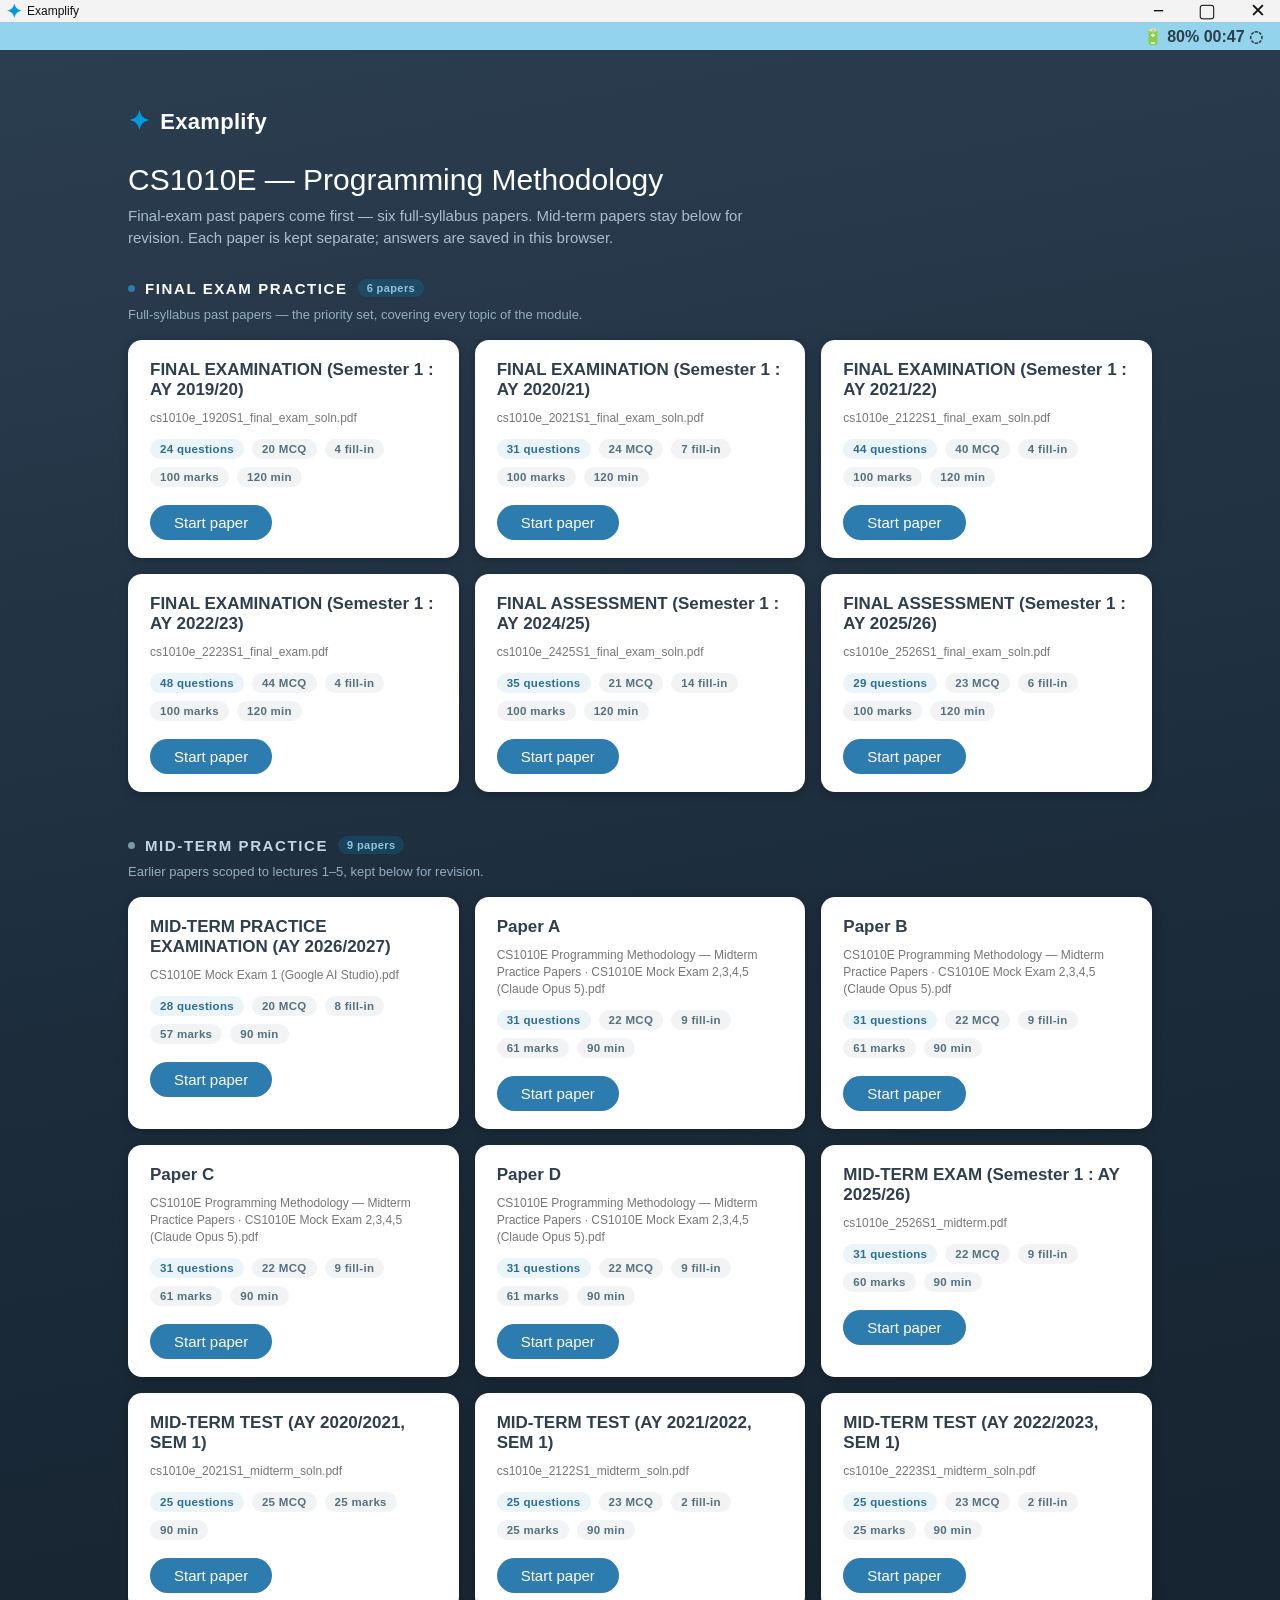
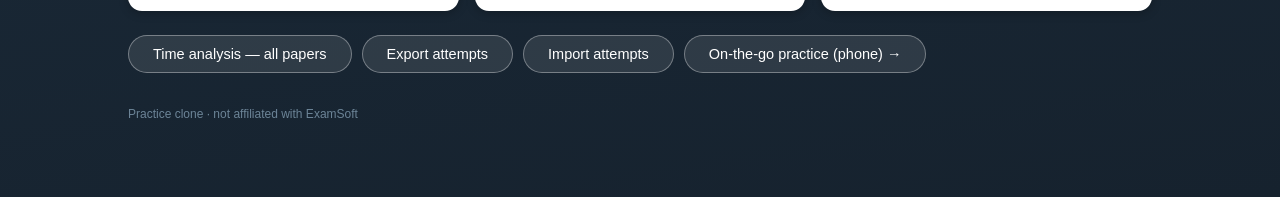
==== commit 173cee6f: "Add phone-first on-the-go practice mode with 277 original questions - practice.html: separate LeetCo" ====
--- a/examplify_20to23mids-main/index.html
+++ b/examplify_20to23mids-main/index.html
@@ -35,6 +35,7 @@
       <button class="picker-tool-btn" id="open-stats" type="button">Time analysis &mdash; all papers</button>
       <button class="picker-tool-btn" id="export-attempts" type="button">Export attempts</button>
       <button class="picker-tool-btn" id="import-attempts" type="button">Import attempts</button>
+      <a class="picker-tool-btn" href="practice.html">On-the-go practice (phone) &rarr;</a>
     </div>
     <p class="picker-note" id="picker-note" hidden></p>
     <input type="file" id="import-file" accept="application/json,.json" hidden>
--- a/examplify_20to23mids-main/styles.css
+++ b/examplify_20to23mids-main/styles.css
@@ -918,6 +918,7 @@
   font-size: 14.5px; font-weight: 500;
 }
 .picker-tool-btn:hover { background: rgba(255,255,255,.20); }
+a.picker-tool-btn { text-decoration: none; display: inline-flex; align-items: center; }
 .picker-note {
   margin: 16px 0 0; font-size: 13.5px; color: #BFE3C9;
   background: rgba(46,125,79,.18); border: 1px solid rgba(160,214,178,.35);
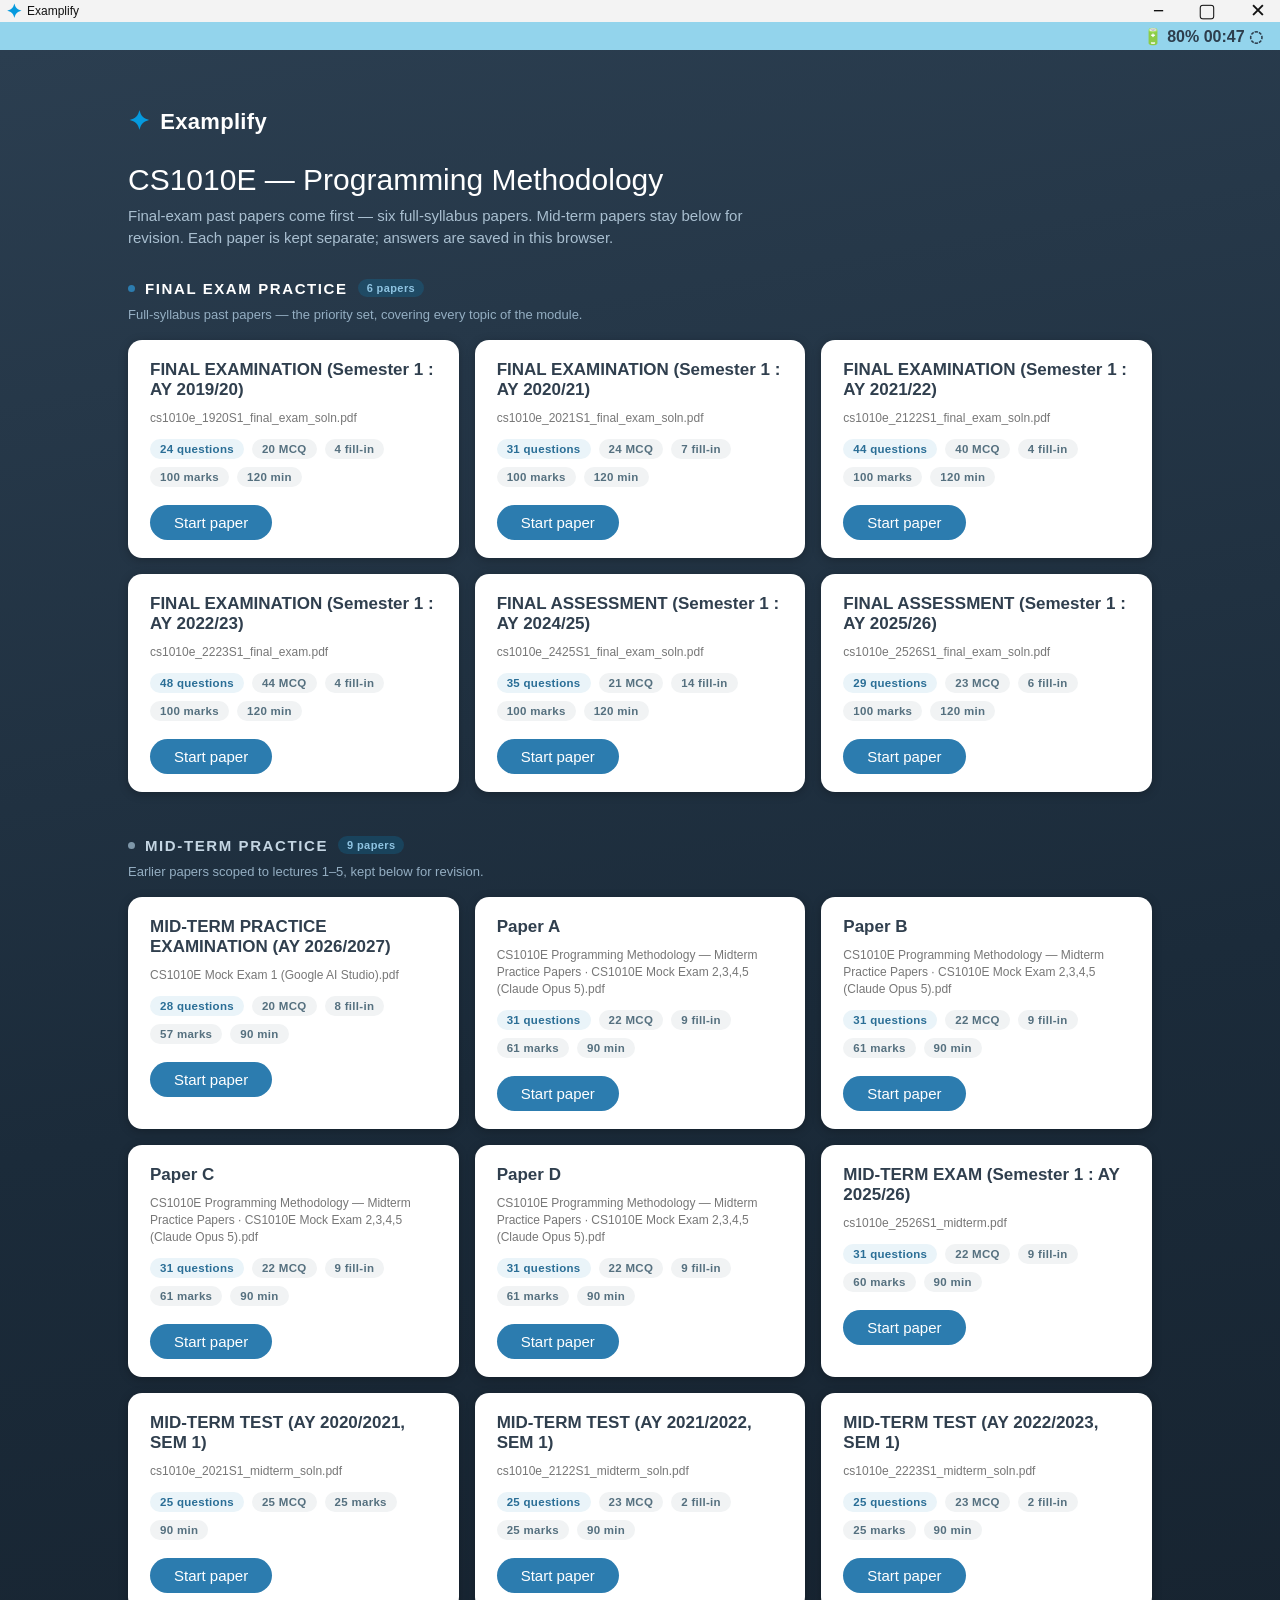
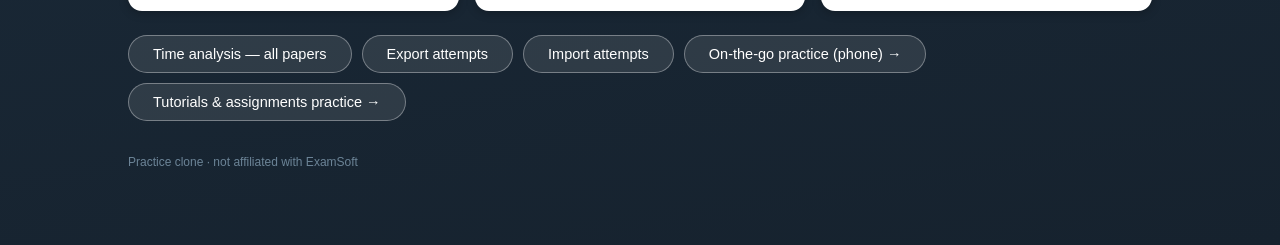
==== commit 4386535b: "Add a tutorial and assignment practice bank Convert tutorials 8-12 and assignments 4-6 into 61 MCQ a" ====
--- a/examplify_20to23mids-main/index.html
+++ b/examplify_20to23mids-main/index.html
@@ -36,6 +36,7 @@
       <button class="picker-tool-btn" id="export-attempts" type="button">Export attempts</button>
       <button class="picker-tool-btn" id="import-attempts" type="button">Import attempts</button>
       <a class="picker-tool-btn" href="practice.html">On-the-go practice (phone) &rarr;</a>
+      <a class="picker-tool-btn" href="tutorials.html">Tutorials &amp; assignments practice &rarr;</a>
     </div>
     <p class="picker-note" id="picker-note" hidden></p>
     <input type="file" id="import-file" accept="application/json,.json" hidden>
@@ -95,7 +96,7 @@
         <button type="button" data-filter="mcq">Multiple choice</button>
         <button type="button" data-filter="fib">Fill in the blank</button>
         <div class="rail-filter-sep"></div>
-        <div class="rail-filter-group">Mid-term scope</div>
+        <div class="rail-filter-group">Exam scope</div>
         <button type="button" data-filter="outofscope">Out of scope</button>
         <button type="button" class="sub" data-filter="scope-total">Totally out of scope</button>
         <button type="button" class="sub" data-filter="scope-crucial">Crucially out of scope</button>
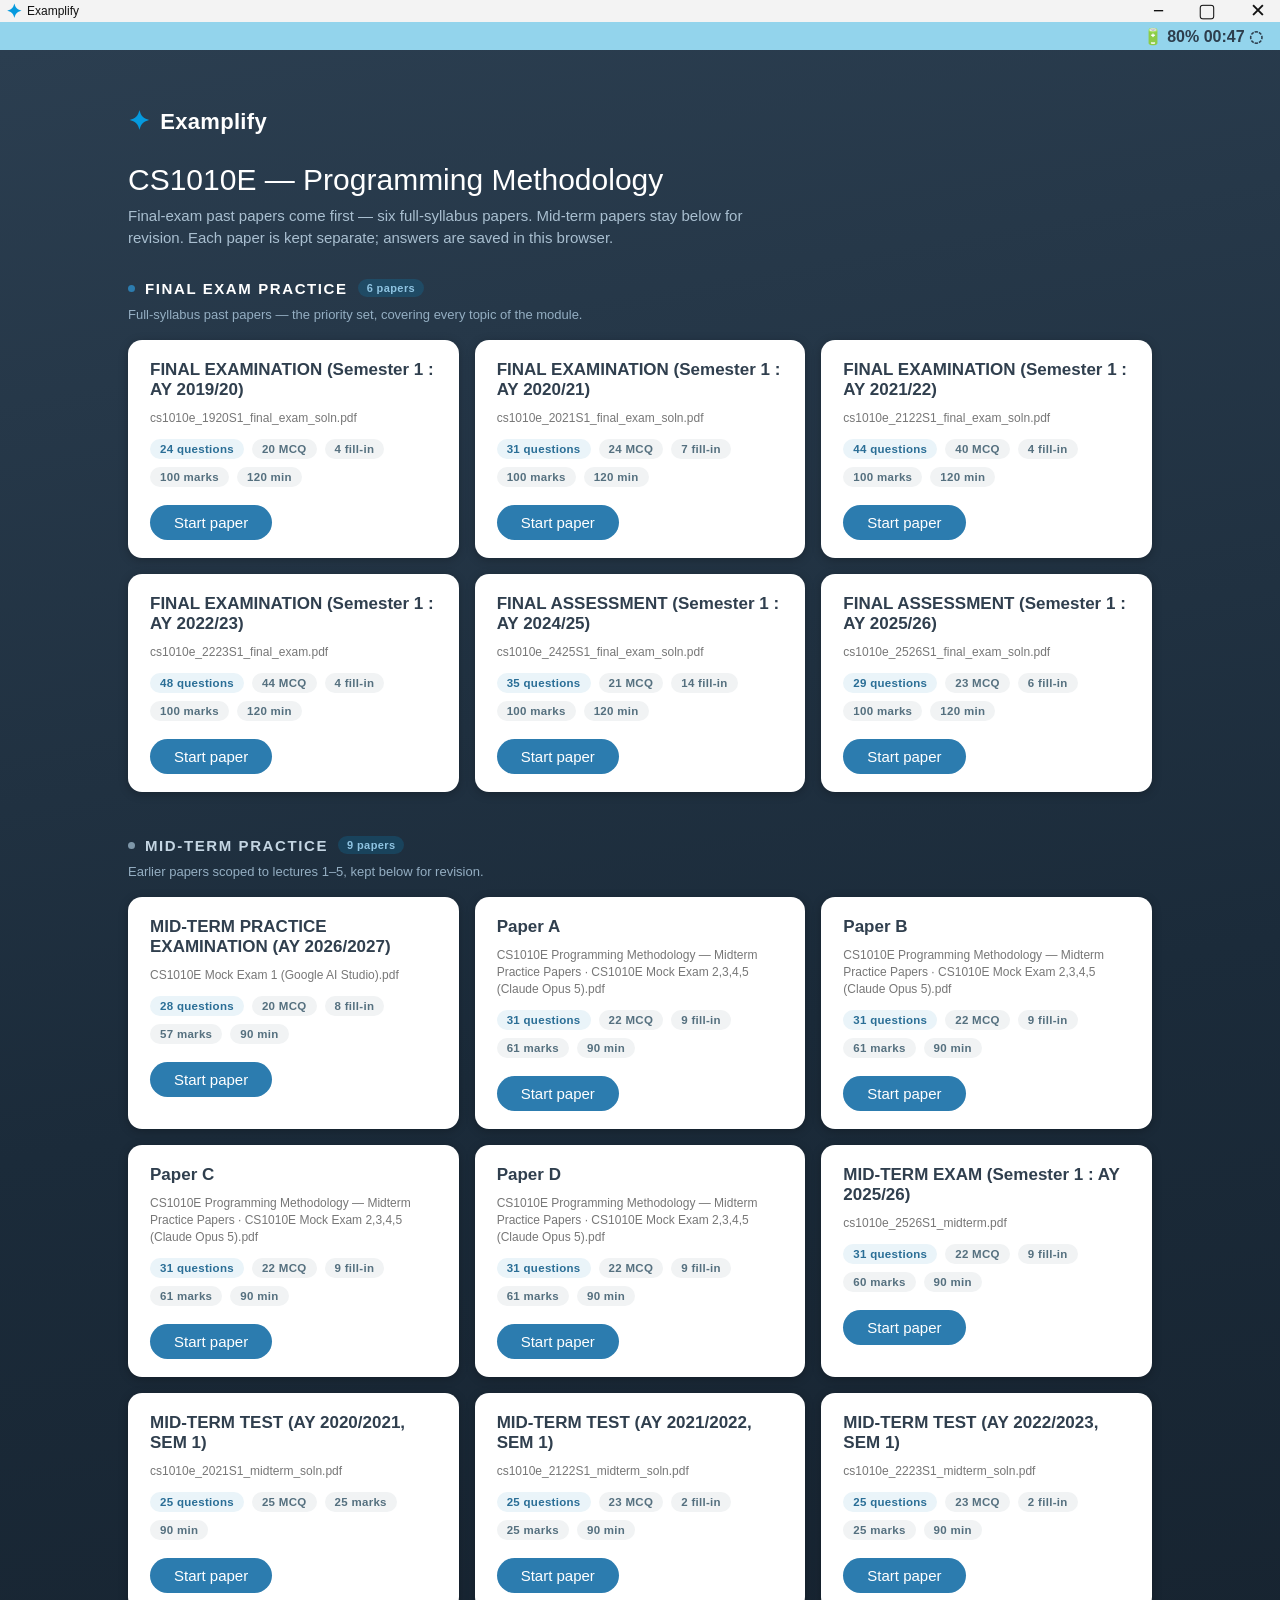
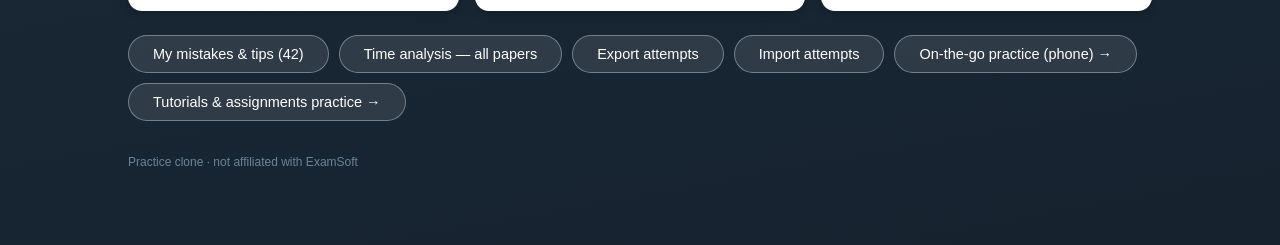
==== commit d8c3cc08: "Add a mistakes log with tips to Examplify Compiles every in-scope question answered wrongly or left " ====
--- a/examplify_20to23mids-main/index.html
+++ b/examplify_20to23mids-main/index.html
@@ -32,6 +32,7 @@
     <p class="picker-sub">Final-exam past papers come first &mdash; six full-syllabus papers. Mid-term papers stay below for revision. Each paper is kept separate; answers are saved in this browser.</p>
     <div id="exam-list" class="exam-list"></div>
     <div class="picker-tools">
+      <button class="picker-tool-btn" id="open-mistakes" type="button">My mistakes &amp; tips</button>
       <button class="picker-tool-btn" id="open-stats" type="button">Time analysis &mdash; all papers</button>
       <button class="picker-tool-btn" id="export-attempts" type="button">Export attempts</button>
       <button class="picker-tool-btn" id="import-attempts" type="button">Import attempts</button>
@@ -322,6 +323,24 @@
   </div>
 </section>
 
+<!-- ============ Mistakes log ============ -->
+<section id="screen-mistakes" class="review mistakes" hidden>
+  <header class="review-header">
+    <div class="app-brand">
+      <span class="app-brand-icon">&#10022;</span>
+      <span class="app-brand-text">Examplify</span>
+    </div>
+    <div class="app-brand-sep"></div>
+    <div class="app-title" id="mistakes-title">My mistakes &amp; tips</div>
+    <div class="review-header-actions">
+      <button class="btn-outline light" id="mistakes-back" type="button">Back to exams</button>
+    </div>
+  </header>
+  <div class="review-body">
+    <div id="mistakes-root"></div>
+  </div>
+</section>
+
 <!-- ============ Modal ============ -->
 <div class="modal-backdrop" id="modal" hidden>
   <div class="modal">
@@ -347,6 +366,7 @@
 <script src="data/exam-2021.js"></script>
 <script src="data/exam-2122.js"></script>
 <script src="data/exam-2223.js"></script>
+<script src="data/mistakes.js"></script>
 <script src="app.js"></script>
 </body>
 </html>
--- a/examplify_20to23mids-main/styles.css
+++ b/examplify_20to23mids-main/styles.css
@@ -983,3 +983,47 @@
 @media (max-width: 900px) {
   .toolkit-panel { width: 300px; }
 }
+
+/* ---------------- mistakes log ---------------- */
+.mistakes #mistakes-root { max-width: 980px; margin: 0 auto; display: flex; flex-direction: column; gap: 18px; }
+.mistakes-intro h2 { margin: 0 0 6px; font-size: 22px; color: var(--ink-strong); }
+.mistakes-intro p { margin: 0; font-size: 14px; line-height: 21px; color: #55707F; max-width: 760px; }
+.mistakes-summary, .mistakes-patterns { background: #fff; border-radius: 14px; padding: 16px 20px; box-shadow: 0 2px 8px rgba(16,32,48,.08); }
+.mistakes-summary h3, .mistakes-patterns h3 { margin: 0 0 10px; font-size: 13px; letter-spacing: .6px; text-transform: uppercase; color: #8496A3; }
+.mistakes-bar-row {
+  display: grid; grid-template-columns: minmax(150px, 230px) 1fr 32px; align-items: center; gap: 12px;
+  width: 100%; border: 0; background: none; padding: 5px 6px; border-radius: 8px; text-align: left; font: inherit;
+}
+.mistakes-bar-row:hover { background: #F2F6F8; }
+.mistakes-bar-row.on { background: #E6F2F9; }
+.mistakes-bar-label { font-size: 13.5px; color: var(--ink-strong); white-space: nowrap; overflow: hidden; text-overflow: ellipsis; }
+.mistakes-bar-track { display: flex; height: 12px; background: #EEF2F4; border-radius: 6px; overflow: hidden; }
+.mistakes-bar.wrong { background: var(--bad); }
+.mistakes-bar.skipped { background: #C8A24B; }
+.mistakes-bar-n { font-size: 13px; font-weight: 700; color: var(--ink-strong); text-align: right; }
+.mistakes-legend { display: flex; align-items: center; gap: 6px; margin-top: 8px; font-size: 12.5px; color: #8496A3; flex-wrap: wrap; }
+.mistakes-legend .dot { width: 10px; height: 10px; border-radius: 3px; display: inline-block; }
+.mistakes-legend .dot.wrong { background: var(--bad); }
+.mistakes-legend .dot.skipped { background: #C8A24B; margin-left: 8px; }
+.mistakes-legend .hint { margin-left: 6px; }
+.mistakes-patterns { display: flex; flex-direction: column; gap: 12px; }
+.mistakes-pattern { border-left: 4px solid var(--accent); padding: 2px 0 2px 12px; }
+.mistakes-pattern-title { font-weight: 700; font-size: 14.5px; color: var(--ink-strong); margin-bottom: 4px; }
+.mistakes-pattern p { margin: 0 0 6px; font-size: 13.5px; line-height: 20px; color: #3F5666; }
+.mistakes-pattern-refs { display: flex; flex-wrap: wrap; gap: 6px; }
+.mistakes-filters { display: flex; flex-direction: column; gap: 10px; }
+.mistakes-group { display: flex; flex-direction: column; gap: 12px; }
+.mistakes-group-title { margin: 8px 0 0; font-size: 17px; color: var(--ink-strong); display: flex; align-items: baseline; gap: 10px; }
+.mistake-card .mistake-title { font-weight: 600; font-size: 14.5px; color: var(--ink-strong); margin: 2px 0 8px; }
+.mistake-notes { margin-top: 10px; display: flex; flex-direction: column; gap: 6px; background: #F7FAFC; border-radius: 10px; padding: 10px 12px; }
+.mistake-note { display: grid; grid-template-columns: 128px 1fr; gap: 10px; font-size: 13.5px; line-height: 20px; }
+.mistake-note-k { font-size: 11.5px; font-weight: 700; letter-spacing: .5px; text-transform: uppercase; color: #8496A3; padding-top: 1px; }
+.mistake-note.why .mistake-note-k { color: var(--bad); }
+.mistake-note.tip .mistake-note-k { color: var(--ok); }
+.mistake-note-v { color: #2F4656; }
+.mistake-open-note { margin-top: 8px; font-size: 13px; color: #8A6A1F; }
+.mistakes-empty { color: #8496A3; font-size: 14px; }
+@media (max-width: 640px) {
+  .mistake-note { grid-template-columns: 1fr; gap: 2px; }
+  .mistakes-bar-row { grid-template-columns: 110px 1fr 26px; }
+}
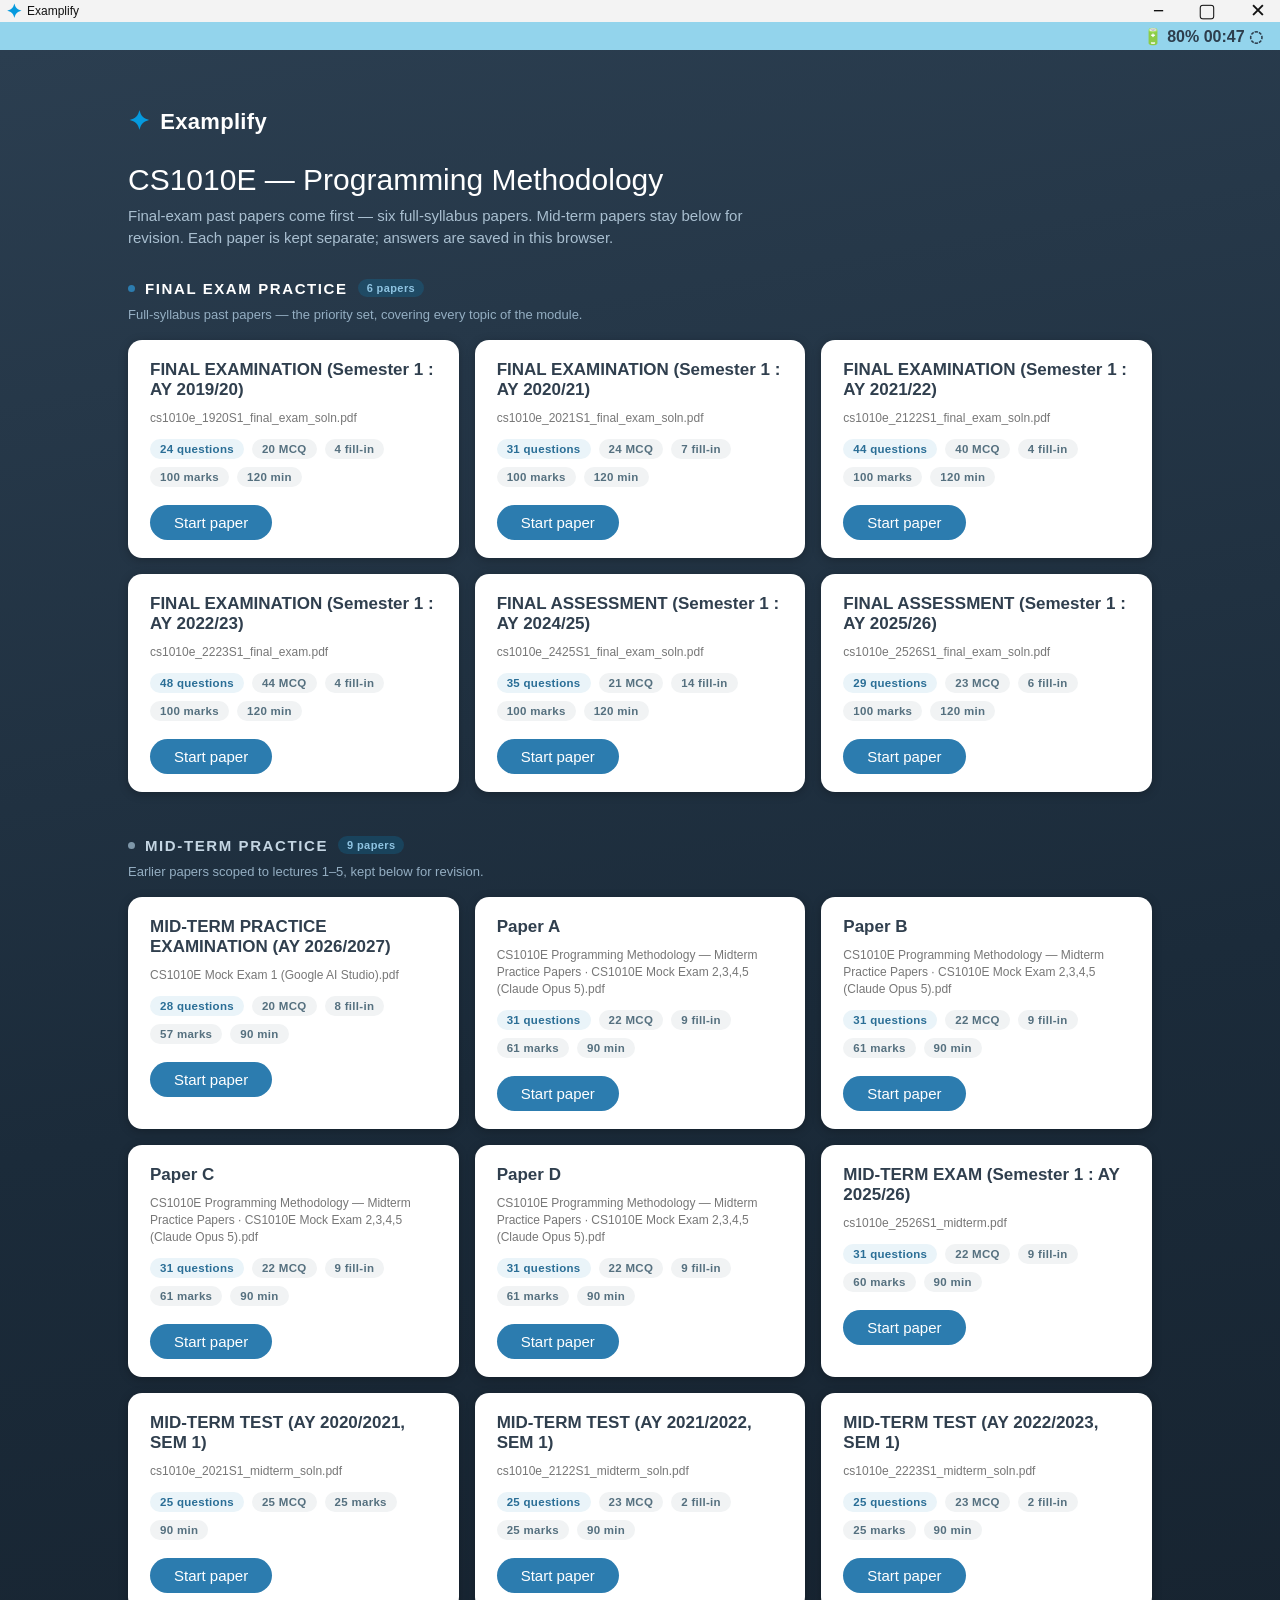
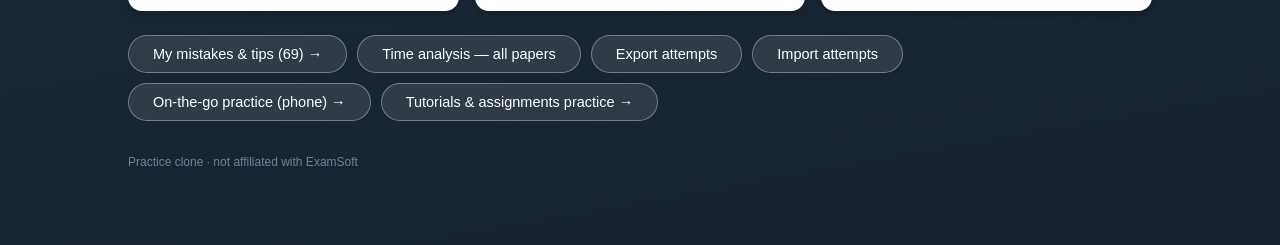
==== commit 292f6372: "Rebuild the mistakes log as a compact study page with a PDF - data/mistakes.js now covers the 2019/2" ====
--- a/examplify_20to23mids-main/index.html
+++ b/examplify_20to23mids-main/index.html
@@ -32,7 +32,7 @@
     <p class="picker-sub">Final-exam past papers come first &mdash; six full-syllabus papers. Mid-term papers stay below for revision. Each paper is kept separate; answers are saved in this browser.</p>
     <div id="exam-list" class="exam-list"></div>
     <div class="picker-tools">
-      <button class="picker-tool-btn" id="open-mistakes" type="button">My mistakes &amp; tips</button>
+      <a class="picker-tool-btn" id="open-mistakes" href="mistakes.html">My mistakes &amp; tips &rarr;</a>
       <button class="picker-tool-btn" id="open-stats" type="button">Time analysis &mdash; all papers</button>
       <button class="picker-tool-btn" id="export-attempts" type="button">Export attempts</button>
       <button class="picker-tool-btn" id="import-attempts" type="button">Import attempts</button>
@@ -320,24 +320,6 @@
   </header>
   <div class="review-body">
     <div id="stats-root"></div>
-  </div>
-</section>
-
-<!-- ============ Mistakes log ============ -->
-<section id="screen-mistakes" class="review mistakes" hidden>
-  <header class="review-header">
-    <div class="app-brand">
-      <span class="app-brand-icon">&#10022;</span>
-      <span class="app-brand-text">Examplify</span>
-    </div>
-    <div class="app-brand-sep"></div>
-    <div class="app-title" id="mistakes-title">My mistakes &amp; tips</div>
-    <div class="review-header-actions">
-      <button class="btn-outline light" id="mistakes-back" type="button">Back to exams</button>
-    </div>
-  </header>
-  <div class="review-body">
-    <div id="mistakes-root"></div>
   </div>
 </section>
 
--- a/examplify_20to23mids-main/styles.css
+++ b/examplify_20to23mids-main/styles.css
@@ -984,46 +984,11 @@
   .toolkit-panel { width: 300px; }
 }
 
-/* ---------------- mistakes log ---------------- */
-.mistakes #mistakes-root { max-width: 980px; margin: 0 auto; display: flex; flex-direction: column; gap: 18px; }
-.mistakes-intro h2 { margin: 0 0 6px; font-size: 22px; color: var(--ink-strong); }
-.mistakes-intro p { margin: 0; font-size: 14px; line-height: 21px; color: #55707F; max-width: 760px; }
-.mistakes-summary, .mistakes-patterns { background: #fff; border-radius: 14px; padding: 16px 20px; box-shadow: 0 2px 8px rgba(16,32,48,.08); }
-.mistakes-summary h3, .mistakes-patterns h3 { margin: 0 0 10px; font-size: 13px; letter-spacing: .6px; text-transform: uppercase; color: #8496A3; }
-.mistakes-bar-row {
-  display: grid; grid-template-columns: minmax(150px, 230px) 1fr 32px; align-items: center; gap: 12px;
-  width: 100%; border: 0; background: none; padding: 5px 6px; border-radius: 8px; text-align: left; font: inherit;
-}
-.mistakes-bar-row:hover { background: #F2F6F8; }
-.mistakes-bar-row.on { background: #E6F2F9; }
-.mistakes-bar-label { font-size: 13.5px; color: var(--ink-strong); white-space: nowrap; overflow: hidden; text-overflow: ellipsis; }
-.mistakes-bar-track { display: flex; height: 12px; background: #EEF2F4; border-radius: 6px; overflow: hidden; }
-.mistakes-bar.wrong { background: var(--bad); }
-.mistakes-bar.skipped { background: #C8A24B; }
-.mistakes-bar-n { font-size: 13px; font-weight: 700; color: var(--ink-strong); text-align: right; }
-.mistakes-legend { display: flex; align-items: center; gap: 6px; margin-top: 8px; font-size: 12.5px; color: #8496A3; flex-wrap: wrap; }
-.mistakes-legend .dot { width: 10px; height: 10px; border-radius: 3px; display: inline-block; }
-.mistakes-legend .dot.wrong { background: var(--bad); }
-.mistakes-legend .dot.skipped { background: #C8A24B; margin-left: 8px; }
-.mistakes-legend .hint { margin-left: 6px; }
-.mistakes-patterns { display: flex; flex-direction: column; gap: 12px; }
-.mistakes-pattern { border-left: 4px solid var(--accent); padding: 2px 0 2px 12px; }
-.mistakes-pattern-title { font-weight: 700; font-size: 14.5px; color: var(--ink-strong); margin-bottom: 4px; }
-.mistakes-pattern p { margin: 0 0 6px; font-size: 13.5px; line-height: 20px; color: #3F5666; }
-.mistakes-pattern-refs { display: flex; flex-wrap: wrap; gap: 6px; }
-.mistakes-filters { display: flex; flex-direction: column; gap: 10px; }
-.mistakes-group { display: flex; flex-direction: column; gap: 12px; }
-.mistakes-group-title { margin: 8px 0 0; font-size: 17px; color: var(--ink-strong); display: flex; align-items: baseline; gap: 10px; }
-.mistake-card .mistake-title { font-weight: 600; font-size: 14.5px; color: var(--ink-strong); margin: 2px 0 8px; }
+/* ---------------- mistake notes on results cards ---------------- */
 .mistake-notes { margin-top: 10px; display: flex; flex-direction: column; gap: 6px; background: #F7FAFC; border-radius: 10px; padding: 10px 12px; }
-.mistake-note { display: grid; grid-template-columns: 128px 1fr; gap: 10px; font-size: 13.5px; line-height: 20px; }
+.mistake-note { display: grid; grid-template-columns: 104px 1fr; gap: 10px; font-size: 13.5px; line-height: 20px; }
 .mistake-note-k { font-size: 11.5px; font-weight: 700; letter-spacing: .5px; text-transform: uppercase; color: #8496A3; padding-top: 1px; }
 .mistake-note.why .mistake-note-k { color: var(--bad); }
 .mistake-note.tip .mistake-note-k { color: var(--ok); }
 .mistake-note-v { color: #2F4656; }
-.mistake-open-note { margin-top: 8px; font-size: 13px; color: #8A6A1F; }
-.mistakes-empty { color: #8496A3; font-size: 14px; }
-@media (max-width: 640px) {
-  .mistake-note { grid-template-columns: 1fr; gap: 2px; }
-  .mistakes-bar-row { grid-template-columns: 110px 1fr 26px; }
-}
+@media (max-width: 640px) { .mistake-note { grid-template-columns: 1fr; gap: 2px; } }
